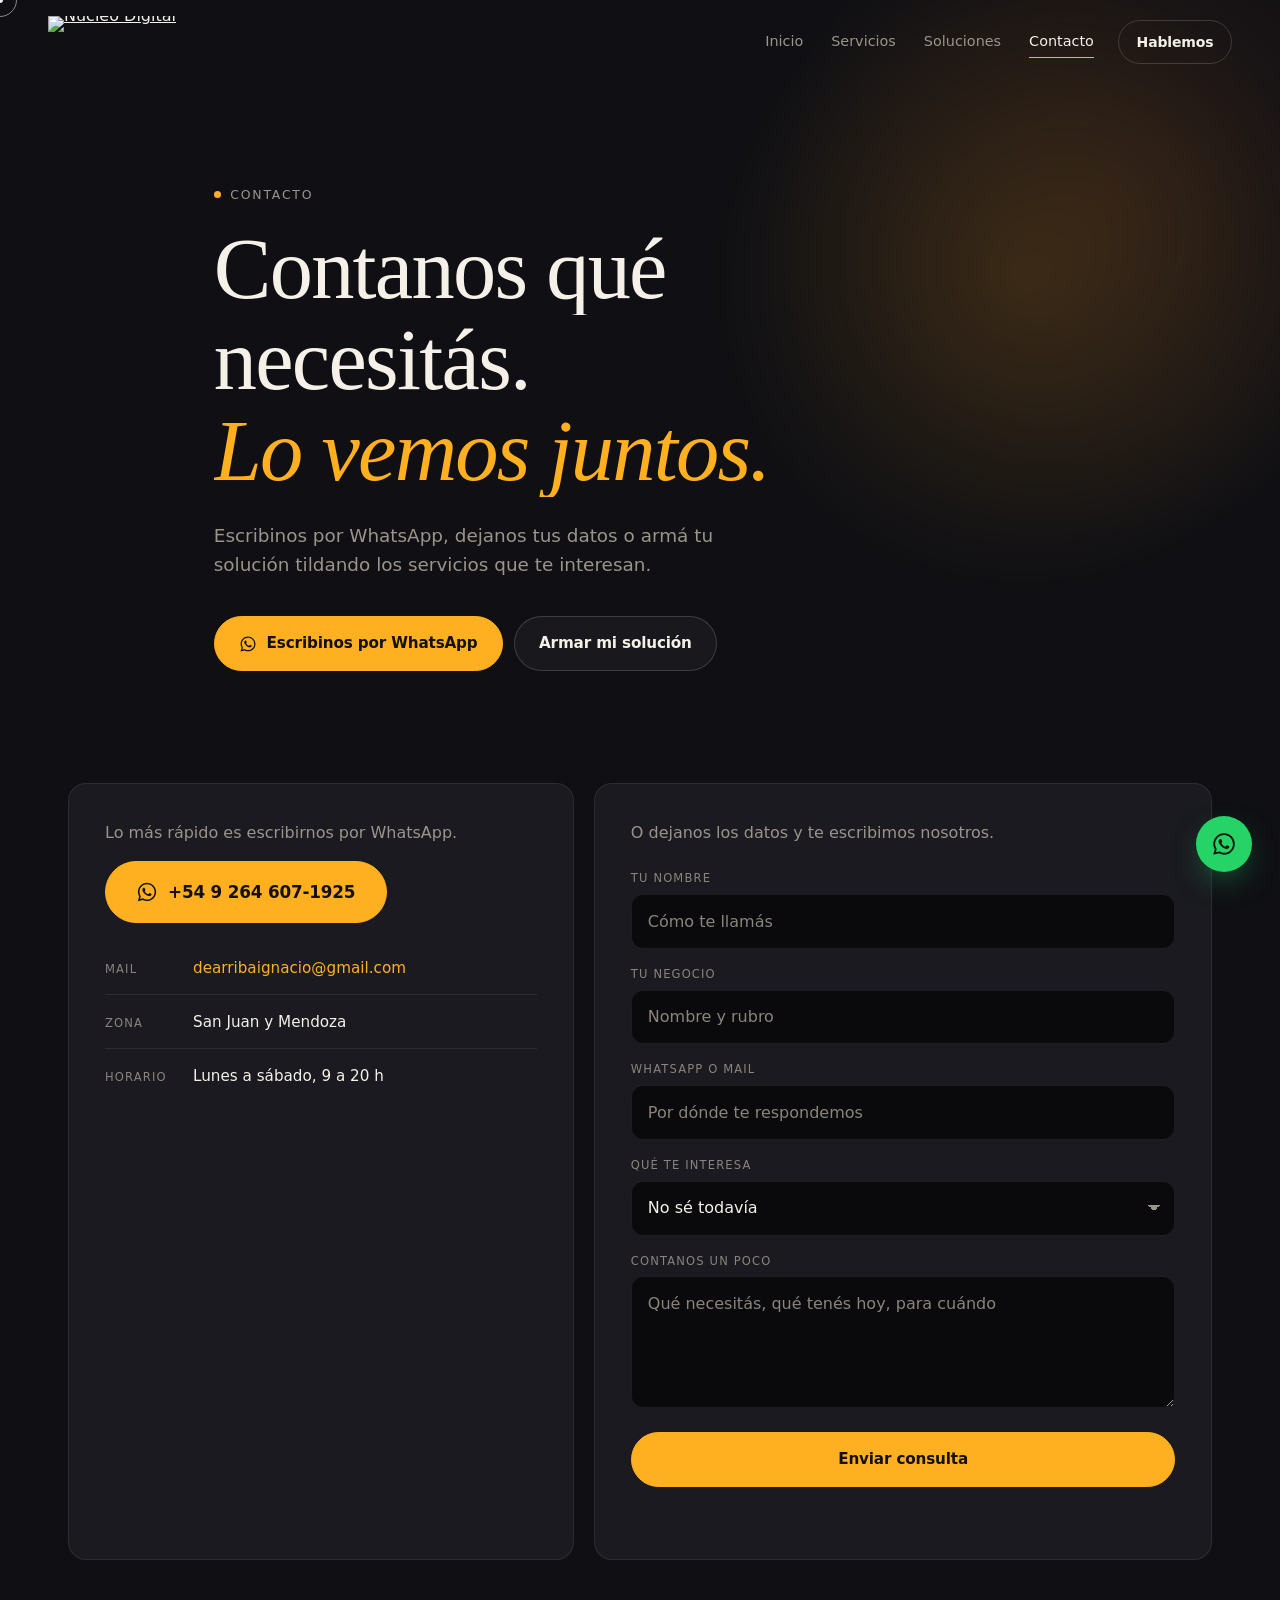
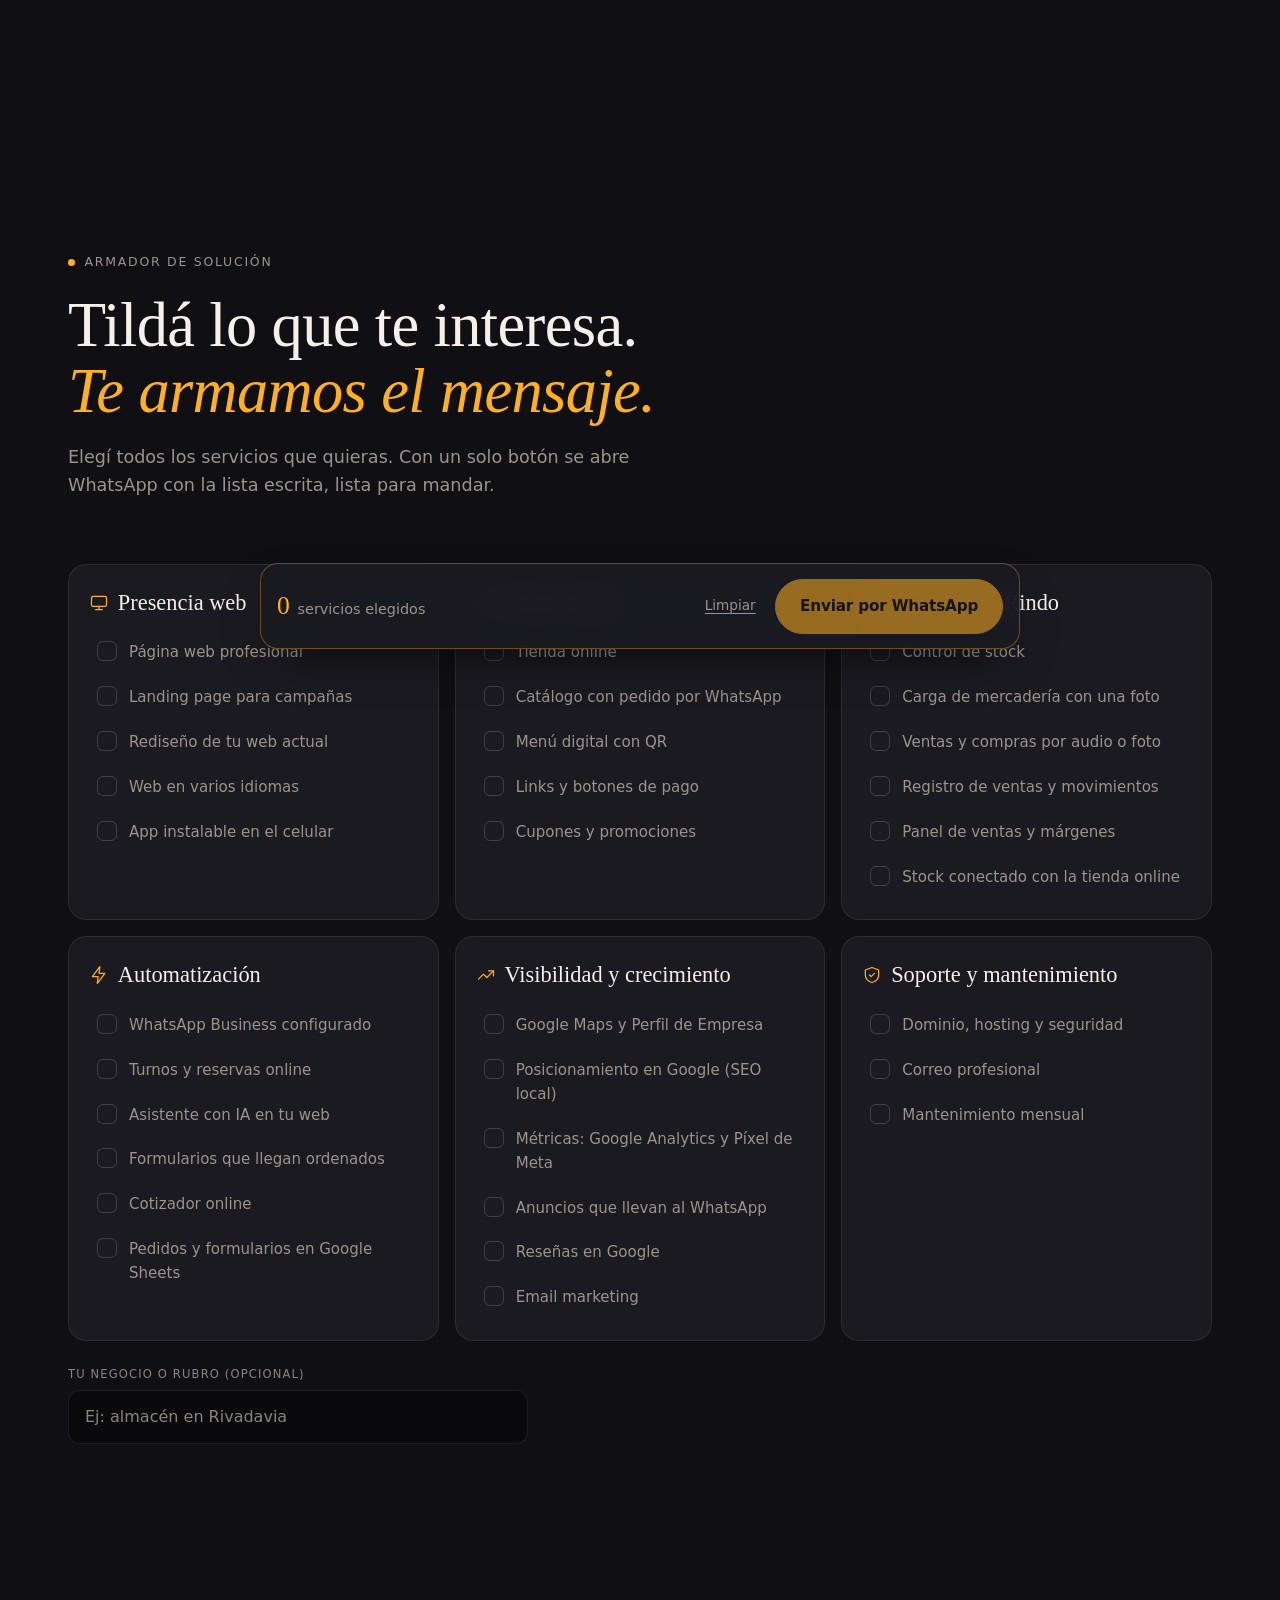
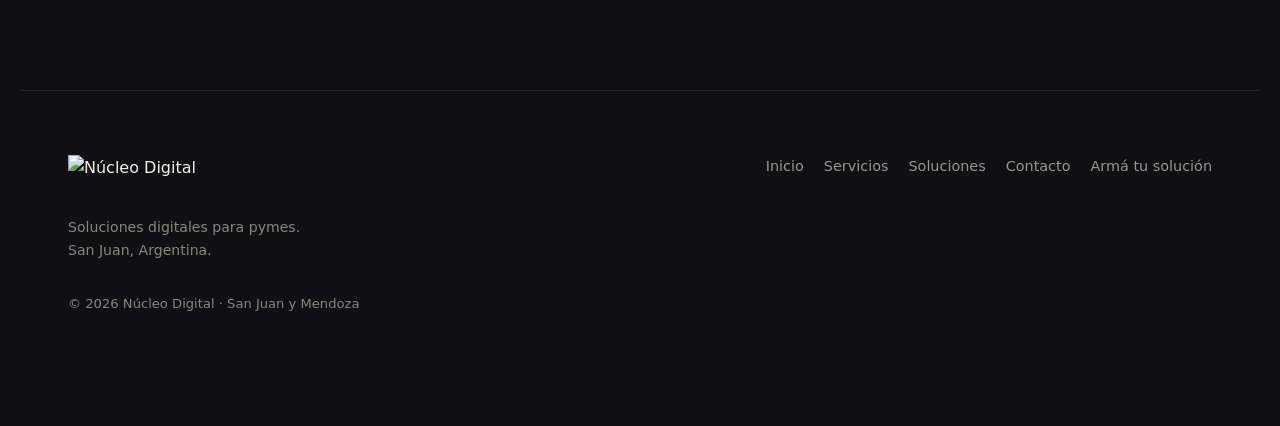
==== contacto.html @ 27f0ac83 "Convertir la web en vitrina de servicios y sacar el portfolio - Nueva estructura de 4 páginas: Inici" ====
<!DOCTYPE html>
<html lang="es-AR">
<head>
<meta charset="utf-8">
<meta name="viewport" content="width=device-width, initial-scale=1, viewport-fit=cover">
<title>Contacto: hablemos por WhatsApp | Núcleo Digital</title>
<meta name="description" content="Escribinos por WhatsApp, dejanos tus datos o armá tu solución tildando los servicios que te interesan. Núcleo Digital, San Juan, Argentina.">
<meta name="theme-color" content="#101014">
<link rel="canonical" href="https://nucleodigital.ar/contacto.html">

<!-- Open Graph: define como se ve el link cuando se manda por WhatsApp.
     La imagen debe ser absoluta y estar publicada para que WhatsApp la levante. -->
<meta property="og:type" content="website">
<meta property="og:locale" content="es_AR">
<meta property="og:site_name" content="Núcleo Digital">
<meta property="og:url" content="https://nucleodigital.ar/contacto.html">
<meta property="og:title" content="Contacto — Núcleo Digital">
<meta property="og:description" content="Escribinos por WhatsApp o armá tu solución tildando los servicios que te interesan.">
<meta property="og:image" content="https://nucleodigital.ar/assets/img/og.jpg">
<meta property="og:image:width" content="1200">
<meta property="og:image:height" content="630">
<meta property="og:image:type" content="image/jpeg">
<meta property="og:image:alt" content="Núcleo Digital — soluciones digitales para pymes">
<meta name="twitter:card" content="summary_large_image">
<meta name="twitter:title" content="Contacto — Núcleo Digital">
<meta name="twitter:description" content="Escribinos por WhatsApp o armá tu solución tildando los servicios que te interesan.">
<meta name="twitter:image" content="https://nucleodigital.ar/assets/img/og.jpg">

<link rel="icon" href="assets/img/favicon.svg" type="image/svg+xml">
<link rel="apple-touch-icon" href="assets/img/apple-touch-icon.png">

<!-- Las fuentes van precargadas: son bloqueantes para el primer texto que se ve. -->
<link rel="preload" href="assets/fonts/inter-variable.woff2" as="font" type="font/woff2" crossorigin>
<link rel="preload" href="assets/fonts/instrument-serif-400.woff2" as="font" type="font/woff2" crossorigin>
<link rel="stylesheet" href="styles.css">

<!-- Datos del negocio para Google (ficha local). -->
<script type="application/ld+json">
{
  "@context": "https://schema.org",
  "@type": "LocalBusiness",
  "@id": "https://nucleodigital.ar/#negocio",
  "name": "Núcleo Digital",
  "description": "Páginas web, tiendas online, control de stock y automatizaciones para pymes de San Juan y Mendoza.",
  "url": "https://nucleodigital.ar/",
  "logo": "https://nucleodigital.ar/assets/img/logo.webp",
  "image": "https://nucleodigital.ar/assets/img/og.jpg",
  "telephone": "+54 9 264 607-1925",
  "email": "dearribaignacio@gmail.com",
  "address": {
    "@type": "PostalAddress",
    "addressLocality": "San Juan",
    "addressRegion": "San Juan",
    "addressCountry": "AR"
  },
  "areaServed": [
    {
      "@type": "State",
      "name": "San Juan"
    },
    {
      "@type": "State",
      "name": "Mendoza"
    }
  ],
  "openingHoursSpecification": [
    {
      "@type": "OpeningHoursSpecification",
      "dayOfWeek": [
        "Monday",
        "Tuesday",
        "Wednesday",
        "Thursday",
        "Friday",
        "Saturday"
      ],
      "opens": "09:00",
      "closes": "20:00"
    }
  ],
  "knowsAbout": [
    "Diseño web",
    "Tiendas online",
    "Mercado Pago",
    "Control de stock",
    "Automatización",
    "SEO local",
    "Google Maps"
  ]
}
</script>

<!-- Marca que hay JS antes del primer pintado. Sin esto, los bloques que van
     a animarse aparecen visibles un instante y despues se esconden. Si el JS
     esta desactivado, la clase nunca se agrega y todo se ve igual, quieto. -->
<script>document.documentElement.classList.add('js');</script>
</head>

<body data-pagina="contacto">

<a class="saltar" href="#contenido">Saltar al contenido</a>

<!-- Cursor propio. Se activa solo en dispositivos con mouse real (ver main.js). -->
<div class="cursor" aria-hidden="true"><span class="cursor__punto"></span><span class="cursor__anillo"></span></div>

<!-- ======================= ENCABEZADO ======================= -->
<header class="cabecera" id="cabecera">
  <a class="cabecera__logo" href="index.html" aria-label="Núcleo Digital — ir al inicio">
    <img src="assets/img/logo.webp" alt="Núcleo Digital" width="200" height="60" fetchpriority="high">
  </a>

  <nav class="cabecera__nav" aria-label="Principal">
    <a href="index.html">Inicio</a>
    <a href="servicios.html">Servicios</a>
    <a href="soluciones.html">Soluciones</a>
    <a href="contacto.html" aria-current="page">Contacto</a>
  </nav>

  <a class="boton boton--chico iman" href="https://wa.me/5492646071925?text=Hola%20N%C3%BAcleo%20Digital%2C%20vi%20la%20web%20y%20quiero%20consultarles." data-wa="Hola Núcleo Digital, vi la web y quiero consultarles." target="_blank" rel="noopener" data-cursor="WhatsApp">Hablemos</a>

  <button class="cabecera__menu" type="button" aria-label="Abrir menú" aria-expanded="false" aria-controls="menu-movil">
    <span></span><span></span>
  </button>
</header>

<!-- Menú de celular -->
<div class="menu-movil" id="menu-movil" hidden>
  <nav aria-label="Principal">
    <a href="index.html"><span>01</span> Inicio</a>
    <a href="servicios.html"><span>02</span> Servicios</a>
    <a href="soluciones.html"><span>03</span> Soluciones</a>
    <a href="contacto.html" aria-current="page"><span>04</span> Contacto</a>
  </nav>
  <a class="boton boton--wa" href="https://wa.me/5492646071925?text=Hola%20N%C3%BAcleo%20Digital%2C%20vi%20la%20web%20y%20quiero%20consultarles." data-wa="Hola Núcleo Digital, vi la web y quiero consultarles." target="_blank" rel="noopener">Escribinos por WhatsApp</a>
</div>

<main id="contenido">

<section class="hero hero--pagina">
  <div class="hero__cuerpo">
    <p class="etiqueta revelar"><span class="etiqueta__punto"></span> Contacto</p>
    <h1 class="hero__titulo">
      <span class="linea">Contanos qué</span>
      <span class="linea">necesitás.</span>
      <span class="linea"><em>Lo vemos juntos.</em></span>
    </h1>
    <p class="hero__bajada revelar">Escribinos por WhatsApp, dejanos tus datos o armá tu solución tildando los servicios que te interesan.</p>
    <div class="hero__acciones revelar">
      <a class="boton boton--wa iman" href="https://wa.me/5492646071925?text=Hola%20N%C3%BAcleo%20Digital%2C%20vi%20la%20web%20y%20quiero%20consultarles." data-wa="Hola Núcleo Digital, vi la web y quiero consultarles." target="_blank" rel="noopener" data-cursor="WhatsApp">
        <svg viewBox="0 0 24 24" width="18" height="18" aria-hidden="true"><path fill="currentColor" d="M12.04 2c-5.46 0-9.9 4.44-9.9 9.9 0 1.75.46 3.45 1.32 4.95L2 22l5.3-1.39a9.86 9.86 0 0 0 4.74 1.21h.01c5.46 0 9.9-4.44 9.9-9.9 0-2.65-1.03-5.14-2.9-7.01A9.82 9.82 0 0 0 12.04 2Zm0 18.15h-.01a8.2 8.2 0 0 1-4.18-1.15l-.3-.18-3.1.81.83-3.02-.2-.31a8.16 8.16 0 0 1-1.26-4.4c0-4.54 3.7-8.23 8.23-8.23 2.2 0 4.26.86 5.82 2.41a8.18 8.18 0 0 1 2.41 5.83c0 4.54-3.7 8.24-8.24 8.24Zm4.52-6.16c-.25-.12-1.47-.72-1.69-.81-.23-.08-.39-.12-.56.13-.16.24-.64.8-.79.97-.14.16-.29.18-.54.06-.25-.12-1.05-.39-1.99-1.23-.74-.66-1.24-1.47-1.38-1.72-.15-.25-.02-.38.11-.5.11-.11.25-.29.37-.43.13-.15.17-.25.25-.41.08-.17.04-.31-.02-.43-.06-.12-.56-1.34-.76-1.84-.2-.48-.4-.42-.56-.43h-.48c-.16 0-.43.06-.65.31-.22.25-.85.83-.85 2.03s.87 2.35.99 2.51c.12.16 1.71 2.61 4.15 3.66.58.25 1.03.4 1.39.51.58.19 1.11.16 1.53.1.47-.07 1.47-.6 1.67-1.18.21-.58.21-1.07.15-1.18-.06-.1-.22-.16-.47-.28Z"/></svg>
        Escribinos por WhatsApp
      </a>
      <a class="boton boton--fantasma iman" href="#armador" data-cursor="Armar">Armar mi solución</a>
    </div>
  </div>
</section>

<!-- ======================= CONTACTO ======================= -->
<section class="seccion" id="contacto" aria-label="Datos de contacto y formulario">

  <div class="contacto">
    <div class="contacto__directo revelar-c">
      <p class="contacto__intro">Lo más rápido es escribirnos por WhatsApp.</p>

      <a class="boton boton--wa boton--grande iman" href="https://wa.me/5492646071925?text=Hola%20N%C3%BAcleo%20Digital%2C%20vi%20la%20web%20y%20quiero%20consultarles." data-wa="Hola Núcleo Digital, vi la web y quiero consultarles." target="_blank" rel="noopener" data-cursor="WhatsApp">
        <svg viewBox="0 0 24 24" width="22" height="22" aria-hidden="true"><path fill="currentColor" d="M12.04 2c-5.46 0-9.9 4.44-9.9 9.9 0 1.75.46 3.45 1.32 4.95L2 22l5.3-1.39a9.86 9.86 0 0 0 4.74 1.21h.01c5.46 0 9.9-4.44 9.9-9.9 0-2.65-1.03-5.14-2.9-7.01A9.82 9.82 0 0 0 12.04 2Zm0 18.15h-.01a8.2 8.2 0 0 1-4.18-1.15l-.3-.18-3.1.81.83-3.02-.2-.31a8.16 8.16 0 0 1-1.26-4.4c0-4.54 3.7-8.23 8.23-8.23 2.2 0 4.26.86 5.82 2.41a8.18 8.18 0 0 1 2.41 5.83c0 4.54-3.7 8.24-8.24 8.24Zm4.52-6.16c-.25-.12-1.47-.72-1.69-.81-.23-.08-.39-.12-.56.13-.16.24-.64.8-.79.97-.14.16-.29.18-.54.06-.25-.12-1.05-.39-1.99-1.23-.74-.66-1.24-1.47-1.38-1.72-.15-.25-.02-.38.11-.5.11-.11.25-.29.37-.43.13-.15.17-.25.25-.41.08-.17.04-.31-.02-.43-.06-.12-.56-1.34-.76-1.84-.2-.48-.4-.42-.56-.43h-.48c-.16 0-.43.06-.65.31-.22.25-.85.83-.85 2.03s.87 2.35.99 2.51c.12.16 1.71 2.61 4.15 3.66.58.25 1.03.4 1.39.51.58.19 1.11.16 1.53.1.47-.07 1.47-.6 1.67-1.18.21-.58.21-1.07.15-1.18-.06-.1-.22-.16-.47-.28Z"/></svg>
        +54 9 264 607-1925
      </a>

      <ul class="contacto__datos">
        <li><span>Mail</span> <a href="mailto:dearribaignacio@gmail.com">dearribaignacio@gmail.com</a></li>
        <li><span>Zona</span> San Juan y Mendoza</li>
        <li><span>Horario</span> Lunes a sábado, 9 a 20 h</li>
      </ul>
    </div>

    <!-- El formulario manda a Google Apps Script. Si todavia no esta configurado
         (ver ENDPOINT_FORMULARIO en main.js), cae elegante a WhatsApp con el
         mensaje ya armado, asi nunca se pierde una consulta. -->
    <form class="formulario revelar-c" id="formulario" novalidate>
      <p class="formulario__intro">O dejanos los datos y te escribimos nosotros.</p>

      <div class="campo">
        <label for="f-nombre">Tu nombre</label>
        <input id="f-nombre" name="nombre" type="text" autocomplete="name" required placeholder="Cómo te llamás">
      </div>

      <div class="campo">
        <label for="f-negocio">Tu negocio</label>
        <input id="f-negocio" name="negocio" type="text" autocomplete="organization" placeholder="Nombre y rubro">
      </div>

      <div class="campo">
        <label for="f-contacto">WhatsApp o mail</label>
        <input id="f-contacto" name="contacto" type="text" autocomplete="tel" required placeholder="Por dónde te respondemos">
      </div>

      <div class="campo">
        <label for="f-plan">Qué te interesa</label>
        <select id="f-plan" name="plan">
          <option value="No sé todavía">No sé todavía</option>
          <option value="Básica $100.000">Básica · $100.000</option>
          <option value="PyME $150.000">PyME · $150.000</option>
          <option value="Personalizada $200.000">Personalizada · $200.000</option>
          <option value="Otro servicio">Otro servicio (lo cuento abajo)</option>
        </select>
      </div>

      <div class="campo">
        <label for="f-mensaje">Contanos un poco</label>
        <textarea id="f-mensaje" name="mensaje" rows="4" placeholder="Qué necesitás, qué tenés hoy, para cuándo"></textarea>
      </div>

      <!-- Trampa para bots: si viene con texto, se descarta el envio. -->
      <div class="miel" aria-hidden="true">
        <label for="f-web">No completar</label>
        <input id="f-web" name="web" type="text" tabindex="-1" autocomplete="off">
      </div>

      <button class="boton boton--lleno boton--bloque iman" type="submit" data-cursor="Enviar">Enviar consulta</button>
      <p class="formulario__aviso" id="aviso" role="status" aria-live="polite"></p>
    </form>
  </div>
</section>

<!-- ======================= ARMADOR ======================= -->
<section class="seccion" id="armador">
  <div class="seccion__cabecera">
    <p class="etiqueta revelar"><span class="etiqueta__punto"></span> Armador de solución</p>
    <h2 class="titulo revelar-t">Tildá lo que te interesa. <em>Te armamos el mensaje.</em></h2>
    <p class="seccion__bajada revelar">
      Elegí todos los servicios que quieras. Con un solo botón se abre WhatsApp con
      la lista escrita, lista para mandar.
    </p>
  </div>

  <!-- Las opciones salen de servicios.json (ver catalogo.js). -->
  <div class="armador" data-armador><noscript><p class="catalogo-error">Para ver el armador necesitás tener JavaScript activado. También podés <a href="https://wa.me/5492646071925">escribirnos por WhatsApp</a> y te contamos todo.</p></noscript></div>
</section>
</main>

<!-- ======================= PIE ======================= -->
<footer class="pie">
  <div class="pie__marca">
    <img src="assets/img/logo.webp" alt="Núcleo Digital" width="180" height="54" loading="lazy">
    <p>Soluciones digitales para pymes.<br>San Juan, Argentina.</p>
  </div>
  <nav class="pie__nav" aria-label="Pie de página">
    <a href="index.html">Inicio</a>
    <a href="servicios.html">Servicios</a>
    <a href="soluciones.html">Soluciones</a>
    <a href="contacto.html">Contacto</a>
    <a href="contacto.html#armador">Armá tu solución</a>
  </nav>
  <p class="pie__legal">© <span id="anio">2026</span> Núcleo Digital · San Juan y Mendoza</p>
</footer>

<!-- WhatsApp flotante, fijo en todas las páginas -->
<a class="flotante" href="https://wa.me/5492646071925?text=Hola%20N%C3%BAcleo%20Digital%2C%20vi%20la%20web%20y%20quiero%20consultarles." data-wa="Hola Núcleo Digital, vi la web y quiero consultarles." target="_blank" rel="noopener" aria-label="Escribinos por WhatsApp" data-cursor="WhatsApp">
  <svg viewBox="0 0 24 24" width="26" height="26" aria-hidden="true"><path fill="currentColor" d="M12.04 2c-5.46 0-9.9 4.44-9.9 9.9 0 1.75.46 3.45 1.32 4.95L2 22l5.3-1.39a9.86 9.86 0 0 0 4.74 1.21h.01c5.46 0 9.9-4.44 9.9-9.9 0-2.65-1.03-5.14-2.9-7.01A9.82 9.82 0 0 0 12.04 2Zm0 18.15h-.01a8.2 8.2 0 0 1-4.18-1.15l-.3-.18-3.1.81.83-3.02-.2-.31a8.16 8.16 0 0 1-1.26-4.4c0-4.54 3.7-8.23 8.23-8.23 2.2 0 4.26.86 5.82 2.41a8.18 8.18 0 0 1 2.41 5.83c0 4.54-3.7 8.24-8.24 8.24Zm4.52-6.16c-.25-.12-1.47-.72-1.69-.81-.23-.08-.39-.12-.56.13-.16.24-.64.8-.79.97-.14.16-.29.18-.54.06-.25-.12-1.05-.39-1.99-1.23-.74-.66-1.24-1.47-1.38-1.72-.15-.25-.02-.38.11-.5.11-.11.25-.29.37-.43.13-.15.17-.25.25-.41.08-.17.04-.31-.02-.43-.06-.12-.56-1.34-.76-1.84-.2-.48-.4-.42-.56-.43h-.48c-.16 0-.43.06-.65.31-.22.25-.85.83-.85 2.03s.87 2.35.99 2.51c.12.16 1.71 2.61 4.15 3.66.58.25 1.03.4 1.39.51.58.19 1.11.16 1.53.1.47-.07 1.47-.6 1.67-1.18.21-.58.21-1.07.15-1.18-.06-.1-.22-.16-.47-.28Z"/></svg>
  <span class="flotante__globo">Escribinos</span>
</a>

<script src="lib/lenis.min.js"></script>
<script src="lib/gsap.min.js"></script>
<script src="lib/ScrollTrigger.min.js"></script>
<script src="main.js"></script>
<script src="catalogo.js"></script>
</body>
</html>
---- styles.css ----
/* =========================================================================
   NÚCLEO DIGITAL — hoja de estilos
   Paleta: grafito cálido + ámbar. Tipografías: Instrument Serif + Inter.
   Escrito mobile-first: lo que ve el celular es lo que carga primero.
   ========================================================================= */

/* ---------------------------------------------------------------- fuentes */
@font-face {
  font-family: 'Instrument Serif';
  src: url('assets/fonts/instrument-serif-400.woff2') format('woff2');
  font-weight: 400;
  font-style: normal;
  font-display: swap;
}
@font-face {
  font-family: 'Instrument Serif';
  src: url('assets/fonts/instrument-serif-400-italic.woff2') format('woff2');
  font-weight: 400;
  font-style: italic;
  font-display: swap;
}
/* Inter es variable: un solo archivo cubre de 100 a 900. */
@font-face {
  font-family: 'Inter';
  src: url('assets/fonts/inter-variable.woff2') format('woff2');
  font-weight: 100 900;
  font-style: normal;
  font-display: swap;
}

/* ----------------------------------------------------------------- tokens */
:root {
  --fondo: #101014;
  --fondo-hondo: #0a0a0d;
  --superficie: #1a1a20;
  --superficie-alta: #22222a;
  --texto: #f5f0e8;
  --suave: #9a948a;
  --tenue: #8a847b; /* aclarado para que los textos chicos pasen contraste AA */
  --ambar: #ffb020;
  --naranja: #ff7a2f;
  --borde: rgb(255 255 255 / 8%);
  --borde-fuerte: rgb(255 255 255 / 16%);

  --serif: 'Instrument Serif', 'Times New Roman', serif;
  --sans: 'Inter', system-ui, -apple-system, 'Segoe UI', sans-serif;

  --ancho: 1240px;
  --margen: clamp(1.25rem, 5vw, 3rem);
  --radio: 18px;
  --radio-chico: 12px;

  --suavizado: cubic-bezier(0.22, 1, 0.36, 1);
  --cabecera-alto: 72px;
}

/* ------------------------------------------------------------------- base */
*,
*::before,
*::after { box-sizing: border-box; }

html {
  -webkit-text-size-adjust: 100%;
  scroll-behavior: smooth;
}
/* Con Lenis activo el scroll lo maneja JS: el nativo molesta. */
html.lenis { scroll-behavior: auto; }
html.lenis body { height: auto; }
.lenis.lenis-smooth { scroll-behavior: auto !important; }

body {
  margin: 0;
  background: var(--fondo);
  color: var(--texto);
  font-family: var(--sans);
  font-size: 1rem;
  line-height: 1.6;
  -webkit-font-smoothing: antialiased;
  overflow-x: hidden;
}
body.sin-scroll { overflow: hidden; }

img { max-width: 100%; height: auto; display: block; }

a { color: inherit; }

h1, h2, h3, h4 {
  font-family: var(--serif);
  font-weight: 400;
  line-height: 1.05;
  letter-spacing: -0.01em;
  margin: 0;
}
h1 em, h2 em, h3 em { font-style: italic; color: var(--ambar); }

p { margin: 0 0 1rem; }

::selection { background: var(--ambar); color: #14100a; }

:focus-visible {
  outline: 2px solid var(--ambar);
  outline-offset: 3px;
  border-radius: 4px;
}

.saltar {
  position: absolute;
  left: -9999px;
  top: 0;
  z-index: 200;
  background: var(--ambar);
  color: #14100a;
  padding: 0.75rem 1.25rem;
  font-weight: 600;
  border-radius: 0 0 var(--radio-chico) 0;
}
.saltar:focus { left: 0; }

/* ---------------------------------------------------------------- botones */
.boton {
  --relleno: 0.9rem 1.5rem;
  display: inline-flex;
  align-items: center;
  justify-content: center;
  gap: 0.6rem;
  padding: var(--relleno);
  border: 1px solid var(--borde-fuerte);
  border-radius: 999px;
  background: transparent;
  color: var(--texto);
  font: inherit;
  font-weight: 600;
  font-size: 0.95rem;
  letter-spacing: -0.01em;
  text-decoration: none;
  cursor: pointer;
  transition: background 0.35s var(--suavizado), border-color 0.35s var(--suavizado),
              color 0.35s var(--suavizado), transform 0.2s var(--suavizado);
  will-change: transform;
}
.boton:hover { border-color: var(--texto); }
.boton:active { transform: scale(0.97); }

.boton--lleno,
.boton--wa {
  background: var(--ambar);
  border-color: var(--ambar);
  color: #14100a;
}
.boton--lleno:hover,
.boton--wa:hover {
  background: var(--naranja);
  border-color: var(--naranja);
  color: #140b04;
}

.boton--fantasma { background: rgb(255 255 255 / 4%); }
.boton--fantasma:hover { background: rgb(255 255 255 / 9%); }

.boton--chico { --relleno: 0.6rem 1.1rem; font-size: 0.875rem; }
.boton--grande { --relleno: 1.05rem 1.9rem; font-size: 1.05rem; }
.boton--bloque { display: flex; width: 100%; }

/* ------------------------------------------------------------- etiquetas */
.etiqueta {
  display: inline-flex;
  align-items: center;
  gap: 0.6rem;
  margin: 0 0 1.25rem;
  color: var(--suave);
  font-size: 0.78rem;
  font-weight: 500;
  letter-spacing: 0.14em;
  text-transform: uppercase;
}
.etiqueta__num { color: var(--ambar); font-variant-numeric: tabular-nums; }
.etiqueta__punto {
  width: 7px;
  height: 7px;
  border-radius: 50%;
  background: var(--ambar);
  box-shadow: 0 0 0 0 rgb(255 176 32 / 60%);
  animation: latido 2.4s infinite;
}
@keyframes latido {
  70% { box-shadow: 0 0 0 9px rgb(255 176 32 / 0%); }
  100% { box-shadow: 0 0 0 0 rgb(255 176 32 / 0%); }
}

/* -------------------------------------------------------------- cabecera */
.cabecera {
  position: fixed;
  inset: 0 0 auto;
  z-index: 90;
  display: flex;
  align-items: center;
  gap: 1.5rem;
  height: var(--cabecera-alto);
  padding: 0 var(--margen);
  transition: background 0.4s var(--suavizado), border-color 0.4s var(--suavizado);
  border-bottom: 1px solid transparent;
}
.cabecera.solida {
  background: rgb(16 16 20 / 82%);
  backdrop-filter: blur(14px);
  -webkit-backdrop-filter: blur(14px);
  border-bottom-color: var(--borde);
}
.cabecera__logo { margin-right: auto; line-height: 0; }
.cabecera__logo img { width: 148px; height: auto; }

.cabecera__nav { display: none; gap: 1.75rem; }
.cabecera__nav a {
  position: relative;
  color: var(--suave);
  font-size: 0.9rem;
  font-weight: 500;
  text-decoration: none;
  transition: color 0.3s var(--suavizado);
}
.cabecera__nav a::after {
  content: '';
  position: absolute;
  left: 0;
  bottom: -5px;
  width: 100%;
  height: 1px;
  background: var(--ambar);
  transform: scaleX(0);
  transform-origin: right;
  transition: transform 0.4s var(--suavizado);
}
.cabecera__nav a:hover { color: var(--texto); }
.cabecera__nav a:hover::after { transform: scaleX(1); transform-origin: left; }
.cabecera__nav a.activa { color: var(--texto); }
.cabecera__nav a.activa::after { transform: scaleX(1); }

.cabecera > .boton { display: none; }

.cabecera__menu {
  display: grid;
  place-content: center;
  gap: 6px;
  width: 44px;
  height: 44px;
  margin-right: -8px;
  padding: 0;
  border: 0;
  background: transparent;
  cursor: pointer;
}
.cabecera__menu span {
  display: block;
  width: 24px;
  height: 1.5px;
  background: var(--texto);
  transition: transform 0.35s var(--suavizado), opacity 0.25s;
}
.cabecera__menu[aria-expanded='true'] span:first-child { transform: translateY(3.75px) rotate(45deg); }
.cabecera__menu[aria-expanded='true'] span:last-child { transform: translateY(-3.75px) rotate(-45deg); }

/* --------------------------------------------------------- menú de celular */
.menu-movil {
  position: fixed;
  inset: 0;
  z-index: 85;
  display: flex;
  flex-direction: column;
  justify-content: center;
  gap: 2.5rem;
  padding: var(--cabecera-alto) var(--margen) 3rem;
  background: var(--fondo-hondo);
}
.menu-movil[hidden] { display: none; }
.menu-movil nav { display: flex; flex-direction: column; gap: 0.5rem; }
.menu-movil nav a {
  display: flex;
  align-items: baseline;
  gap: 1rem;
  padding: 0.75rem 0;
  border-bottom: 1px solid var(--borde);
  font-family: var(--serif);
  font-size: clamp(2rem, 11vw, 3rem);
  text-decoration: none;
}
.menu-movil nav a span {
  font-family: var(--sans);
  font-size: 0.7rem;
  font-weight: 600;
  letter-spacing: 0.12em;
  color: var(--ambar);
}

/* ------------------------------------------------------------------ hero */
.hero {
  position: relative;
  display: flex;
  flex-direction: column;
  justify-content: center;
  min-height: 100svh;
  padding: calc(var(--cabecera-alto) + 3rem) var(--margen) 4rem;
  overflow: hidden;
}

/* Fondo del hero para celular: un degradado que insinúa el núcleo sin costo. */
.hero::before {
  content: '';
  position: absolute;
  top: 42%;
  left: 50%;
  width: min(120vw, 780px);
  aspect-ratio: 1;
  transform: translate(-50%, -50%);
  background:
    radial-gradient(circle at 50% 50%, rgb(255 176 32 / 13%) 0%, transparent 62%),
    radial-gradient(circle at 62% 38%, rgb(255 122 47 / 9%) 0%, transparent 55%);
  filter: blur(12px);
  pointer-events: none;
}

.hero__escena {
  position: absolute;
  inset: 0;
  z-index: 0;
  pointer-events: none;
}
.hero__escena canvas { width: 100% !important; height: 100% !important; display: block; }

/* Vela el borde inferior de la escena para que funda con la sección siguiente. */
.hero__velo {
  position: absolute;
  inset: auto 0 0;
  height: 32%;
  z-index: 1;
  background: linear-gradient(to bottom, transparent, var(--fondo) 88%);
  pointer-events: none;
}

.hero__cuerpo {
  position: relative;
  z-index: 2;
  width: 100%;
  max-width: var(--ancho);
  margin: 0 auto;
}

.hero__titulo {
  margin: 0 0 1.5rem;
  font-size: clamp(2.75rem, 12vw, 6.5rem);
  letter-spacing: -0.02em;
}
.hero__titulo .linea { display: block; overflow: hidden; }

.hero__bajada {
  max-width: 46ch;
  margin-bottom: 2.25rem;
  color: var(--suave);
  font-size: clamp(1rem, 3.6vw, 1.15rem);
}

.hero__acciones {
  display: flex;
  flex-wrap: wrap;
  gap: 0.75rem;
  margin-bottom: 3.5rem;
}

.hero__bajar {
  position: absolute;
  left: 50%;
  bottom: 1.75rem;
  z-index: 2;
  width: 1px;
  height: 46px;
  overflow: hidden;
  background: var(--borde-fuerte);
  transform: translateX(-50%);
}
.hero__bajar span {
  display: block;
  width: 100%;
  height: 40%;
  background: var(--ambar);
  animation: bajar 2.2s var(--suavizado) infinite;
}
@keyframes bajar {
  0% { transform: translateY(-100%); }
  100% { transform: translateY(250%); }
}

/* ------------------------------------------------------------- secciones */
.seccion {
  max-width: var(--ancho);
  margin: 0 auto;
  padding: clamp(4.5rem, 14vw, 9rem) var(--margen);
}
.seccion__cabecera { max-width: 62ch; margin-bottom: clamp(2.5rem, 7vw, 4rem); }
.seccion__bajada { color: var(--suave); font-size: clamp(1rem, 3.4vw, 1.1rem); }

.titulo {
  margin: 0 0 1.25rem;
  font-size: clamp(2.1rem, 8vw, 3.9rem);
}

/* ------------------------------------------------------ bento / servicios */
.bento {
  display: grid;
  grid-template-columns: 1fr;
  gap: 1rem;
}
.bento__celda {
  position: relative;
  padding: clamp(1.5rem, 5vw, 2.25rem);
  border: 1px solid var(--borde);
  border-radius: var(--radio);
  background: var(--superficie);
}

/* --- planes --- */
.plan { display: flex; flex-direction: column; }
.plan__nombre { font-size: clamp(1.9rem, 7vw, 2.4rem); }
.plan__para {
  margin: 0.4rem 0 0;
  color: var(--suave);
  font-size: 0.92rem;
  max-width: 34ch;
}
.plan__precio {
  display: flex;
  align-items: baseline;
  gap: 0.35rem;
  margin: 1.5rem 0;
  padding-bottom: 1.5rem;
  border-bottom: 1px solid var(--borde);
  font-family: var(--serif);
  font-size: clamp(2.4rem, 9vw, 3.1rem);
  line-height: 1;
  font-variant-numeric: tabular-nums;
}
.plan__moneda { color: var(--suave); font-size: 0.55em; }
.plan__unico {
  margin-left: auto;
  color: var(--tenue);
  font-family: var(--sans);
  font-size: 0.72rem;
  font-weight: 500;
  letter-spacing: 0.08em;
  text-transform: uppercase;
}
.plan__lista {
  flex: 1;
  margin: 0 0 2rem;
  padding: 0;
  list-style: none;
  display: grid;
  gap: 0.7rem;
}
.plan__lista li {
  position: relative;
  padding-left: 1.6rem;
  color: var(--suave);
  font-size: 0.94rem;
  line-height: 1.5;
}
.plan__lista li::before {
  content: '';
  position: absolute;
  left: 0;
  top: 0.55em;
  width: 8px;
  height: 8px;
  border: 1px solid var(--ambar);
  border-radius: 2px;
  transform: rotate(45deg);
}
.plan__cta {
  display: flex;
  align-items: center;
  justify-content: center;
  padding: 0.85rem 1.25rem;
  border: 1px solid var(--borde-fuerte);
  border-radius: 999px;
  font-size: 0.92rem;
  font-weight: 600;
  text-decoration: none;
  transition: background 0.35s var(--suavizado), border-color 0.35s var(--suavizado), color 0.35s;
  will-change: transform;
}
.plan__cta:hover { background: rgb(255 255 255 / 7%); border-color: var(--texto); }
.plan__cta--lleno { background: var(--ambar); border-color: var(--ambar); color: #14100a; }
.plan__cta--lleno:hover { background: var(--naranja); border-color: var(--naranja); color: #140b04; }

/* --- plan destacado: el único bloque cálido de toda la grilla --- */
.plan--destacado {
  border-color: rgb(255 176 32 / 38%);
  background:
    radial-gradient(120% 90% at 50% 0%, rgb(255 176 32 / 11%) 0%, transparent 62%),
    var(--superficie-alta);
  box-shadow: 0 0 0 1px rgb(255 176 32 / 8%), 0 24px 60px -30px rgb(255 122 47 / 35%);
}
.plan--destacado .plan__lista li { color: #d8d2c8; }
.plan__cinta {
  position: absolute;
  top: -1px;
  right: clamp(1.25rem, 5vw, 2.25rem);
  padding: 0.4rem 0.9rem;
  border-radius: 0 0 var(--radio-chico) var(--radio-chico);
  background: var(--ambar);
  color: #14100a;
  font-size: 0.68rem;
  font-weight: 700;
  letter-spacing: 0.1em;
  text-transform: uppercase;
}

/* --- celdas de apoyo --- */
.incluido__titulo { font-size: clamp(1.4rem, 5.5vw, 1.8rem); margin-bottom: 1.5rem; }
.incluido__lista {
  display: grid;
  gap: 0.9rem 2rem;
  margin: 0;
  padding: 0;
  list-style: none;
  color: var(--suave);
  font-size: 0.92rem;
}
.incluido__lista li { display: flex; flex-direction: column; }
.incluido__lista span { color: var(--texto); font-weight: 600; }

.nota__titulo {
  margin-bottom: 0.75rem;
  font-family: var(--serif);
  font-size: 1.35rem;
  color: var(--texto);
}
.nota { color: var(--suave); font-size: 0.92rem; }
.nota strong { color: var(--ambar); font-weight: 600; }
.nota p:last-child { margin-bottom: 0; }

/* -------------------------------------------------------------- contacto */
.contacto { display: grid; gap: 1rem; }

.contacto__directo,
.formulario {
  padding: clamp(1.5rem, 5vw, 2.25rem);
  border: 1px solid var(--borde);
  border-radius: var(--radio);
  background: var(--superficie);
}
.contacto__intro { color: var(--suave); }

.contacto__datos {
  margin: 2rem 0 0;
  padding: 0;
  list-style: none;
  display: grid;
  gap: 0.9rem;
}
.contacto__datos li {
  display: flex;
  gap: 1rem;
  align-items: baseline;
  padding-bottom: 0.9rem;
  border-bottom: 1px solid var(--borde);
  font-size: 0.95rem;
  overflow-wrap: anywhere;
}
.contacto__datos li:last-child { border-bottom: 0; }
.contacto__datos span {
  flex: 0 0 4.5rem;
  color: var(--tenue);
  font-size: 0.72rem;
  font-weight: 500;
  letter-spacing: 0.1em;
  text-transform: uppercase;
}
.contacto__datos a { color: var(--ambar); text-decoration: none; }
.contacto__datos a:hover { text-decoration: underline; }

/* ------------------------------------------------------------ formulario */
.formulario__intro { margin-bottom: 1.5rem; color: var(--suave); }
.campo { margin-bottom: 1rem; }
.campo label {
  display: block;
  margin-bottom: 0.4rem;
  color: var(--tenue);
  font-size: 0.72rem;
  font-weight: 500;
  letter-spacing: 0.1em;
  text-transform: uppercase;
}
.campo input,
.campo select,
.campo textarea {
  width: 100%;
  padding: 0.85rem 1rem;
  border: 1px solid var(--borde);
  border-radius: var(--radio-chico);
  background: var(--fondo-hondo);
  color: var(--texto);
  font: inherit;
  font-size: 1rem; /* 16px: evita que iOS haga zoom al enfocar */
  transition: border-color 0.3s var(--suavizado), background 0.3s;
}
.campo textarea { resize: vertical; min-height: 110px; }
.campo input::placeholder,
.campo textarea::placeholder { color: var(--tenue); }
.campo input:focus,
.campo select:focus,
.campo textarea:focus {
  outline: none;
  border-color: var(--ambar);
  background: #0d0d10;
}
.campo input[aria-invalid='true'] { border-color: #e5484d; }

.campo select {
  appearance: none;
  background-image: linear-gradient(45deg, transparent 50%, var(--suave) 50%),
                    linear-gradient(135deg, var(--suave) 50%, transparent 50%);
  background-position: calc(100% - 20px) center, calc(100% - 14px) center;
  background-size: 6px 6px, 6px 6px;
  background-repeat: no-repeat;
}
.campo select option { background: var(--fondo-hondo); }

/* Trampa antispam: fuera de pantalla pero no display:none, para que el bot la vea. */
.miel {
  position: absolute;
  left: -9999px;
  width: 1px;
  height: 1px;
  overflow: hidden;
}

.formulario__aviso {
  margin: 1rem 0 0;
  min-height: 1.4em;
  font-size: 0.9rem;
}
.formulario__aviso.ok { color: var(--ambar); }
.formulario__aviso.mal { color: #ff8a8a; }

/* -------------------------------------------------------------------- pie */
.pie {
  display: grid;
  gap: 2rem;
  max-width: var(--ancho);
  margin: 0 auto;
  padding: clamp(3rem, 8vw, 4rem) var(--margen) 7rem;
  border-top: 1px solid var(--borde);
}
.pie__marca img { width: 150px; margin-bottom: 1rem; }
.pie__marca p { margin: 0; color: var(--tenue); font-size: 0.88rem; }
.pie__nav { display: flex; flex-wrap: wrap; gap: 1.25rem; }
.pie__nav a { color: var(--suave); font-size: 0.9rem; text-decoration: none; }
.pie__nav a:hover { color: var(--ambar); }
.pie__legal { margin: 0; color: var(--tenue); font-size: 0.82rem; }

/* --------------------------------------------------- WhatsApp flotante */
.flotante {
  position: fixed;
  right: clamp(1rem, 4vw, 1.75rem);
  bottom: clamp(1rem, 4vw, 1.75rem);
  z-index: 80;
  display: flex;
  align-items: center;
  gap: 0.6rem;
  width: 56px;
  height: 56px;
  padding: 0 15px;
  border-radius: 999px;
  background: #25d366;
  color: #08130a;
  box-shadow: 0 12px 32px -10px rgb(37 211 102 / 55%);
  text-decoration: none;
  overflow: hidden;
  white-space: nowrap;
  transition: width 0.45s var(--suavizado), background 0.3s;
  will-change: transform;
}
.flotante svg { flex: 0 0 26px; }
.flotante__globo { font-weight: 600; font-size: 0.95rem; opacity: 0; transition: opacity 0.3s; }
.flotante:hover { width: 170px; background: #2ee673; }
.flotante:hover .flotante__globo { opacity: 1; }

/* ------------------------------------------------------------ cursor */
.cursor { display: none; }

@media (hover: hover) and (pointer: fine) {
  .cursor {
    position: fixed;
    top: 0;
    left: 0;
    z-index: 999;
    display: block;
    pointer-events: none;
    mix-blend-mode: difference;
  }
  .cursor__punto,
  .cursor__anillo {
    position: absolute;
    top: 0;
    left: 0;
    border-radius: 50%;
    transform: translate(-50%, -50%);
  }
  .cursor__punto { width: 6px; height: 6px; background: #fff; }
  .cursor__anillo {
    width: 34px;
    height: 34px;
    border: 1px solid rgb(255 255 255 / 55%);
    transition: width 0.3s var(--suavizado), height 0.3s var(--suavizado),
                background 0.3s, border-color 0.3s;
  }
  .cursor.activo .cursor__anillo {
    width: 62px;
    height: 62px;
    background: rgb(255 255 255 / 12%);
    border-color: transparent;
  }
  .cursor.activo .cursor__punto { opacity: 0; }
  .cursor__anillo::after {
    content: attr(data-texto);
    position: absolute;
    inset: 0;
    display: grid;
    place-content: center;
    font-family: var(--sans);
    font-size: 0.68rem;
    font-weight: 600;
    letter-spacing: 0.04em;
    color: #fff;
    opacity: 0;
    transition: opacity 0.25s;
  }
  .cursor.activo .cursor__anillo::after { opacity: 1; }

  /* Con cursor propio, escondemos el del sistema en los elementos interactivos. */
  body.cursor-propio,
  body.cursor-propio a,
  body.cursor-propio button,
  body.cursor-propio [data-cursor] { cursor: none; }
}

/* ------------------------------------------------- estados de animación */
/* Punto de partida de los reveals. La clase .listo la pone JS cuando GSAP
   tomó el control; si JS falla, nada queda invisible. */
.js .revelar,
.js .revelar-c { opacity: 0; }
.js .revelar-t .palabra { opacity: 0; }
.js .hero__titulo .linea span { display: block; }

/* ============================ PUNTOS DE QUIEBRE ========================= */

@media (min-width: 640px) {
  .incluido__lista { grid-template-columns: repeat(2, 1fr); }
  .pie { grid-template-columns: 1fr auto; align-items: start; }
  .pie__legal { grid-column: 1 / -1; }
}

@media (min-width: 900px) {
  :root { --cabecera-alto: 84px; }

  .cabecera__nav { display: flex; }
  .cabecera > .boton { display: inline-flex; }
  .cabecera__menu { display: none; }
  .cabecera__logo img { width: 168px; }

  .hero__cuerpo { max-width: 62%; }
  .hero::before { left: 74%; top: 46%; width: min(60vw, 720px); }

  .bento {
    grid-template-columns: repeat(2, 1fr);
    grid-auto-rows: auto;
  }
  /* La celda del plan PyME ocupa toda la fila: es la que tiene que pesar. */
  .bento__celda--ancha { grid-column: 1 / -1; }
  .plan--destacado { display: grid; grid-template-columns: 1fr 1fr; gap: 0 3rem; align-items: start; }
  .plan--destacado .plan__cabecera { grid-column: 1; }
  .plan--destacado .plan__precio { grid-column: 1; margin-top: 1rem; }
  .plan--destacado .plan__lista { grid-column: 2; grid-row: 1 / 4; margin-bottom: 0; }
  .plan__lista--dos { grid-template-columns: repeat(2, 1fr); gap: 0.7rem 1.5rem; }
  .plan--destacado .plan__cta { grid-column: 1; }

  .contacto { grid-template-columns: 0.9fr 1.1fr; gap: 1.25rem; }
  .incluido__lista { grid-template-columns: repeat(3, 1fr); }
}

@media (min-width: 1200px) {
  .hero__titulo { font-size: clamp(4rem, 7vw, 6.5rem); }
}

/* --------------------------------------------- accesibilidad: menos movimiento */
@media (prefers-reduced-motion: reduce) {
  *,
  *::before,
  *::after {
    animation-duration: 0.01ms !important;
    animation-iteration-count: 1 !important;
    transition-duration: 0.01ms !important;
    scroll-behavior: auto !important;
  }
  .js .revelar,
  .js .revelar-c,
  .js .revelar-t .palabra { opacity: 1 !important; transform: none !important; }
  .cursor { display: none !important; }
  .hero__bajar { display: none; }
}

/* =========================================================================
   VITRINA DE SERVICIOS — páginas Servicios, Soluciones y Contacto
   Mismos tokens, bordes y radios que el resto: nada de colores nuevos.
   ========================================================================= */

.visualmente-oculto {
  position: absolute !important;
  width: 1px;
  height: 1px;
  overflow: hidden;
  clip-path: inset(50%);
  white-space: nowrap;
}

/* La página actual queda marcada en el menú. */
.cabecera__nav a[aria-current='page'] { color: var(--texto); }
.cabecera__nav a[aria-current='page']::after { transform: scaleX(1); }
.menu-movil nav a[aria-current='page'] { color: var(--ambar); }

/* Aviso visible para los datos que faltan completar antes de publicar. */
.completar { color: var(--naranja); font-weight: 600; }

/* ------------------------------------------------ hero de páginas internas */
.hero--pagina {
  min-height: auto;
  padding-top: calc(var(--cabecera-alto) + clamp(3rem, 10vw, 6rem));
  padding-bottom: clamp(1rem, 4vw, 2rem);
}
.hero--pagina::before { top: 34%; }
.hero--pagina .hero__titulo { font-size: clamp(2.6rem, 10.5vw, 5.4rem); }
.hero--pagina .hero__acciones { margin-bottom: 0; }
.hero--pagina + .seccion { padding-top: clamp(3rem, 9vw, 5rem); }

/* ------------------------------------------------------ áreas (Inicio) */
.areas {
  display: grid;
  grid-template-columns: 1fr;
  gap: 1rem;
}
.area {
  position: relative;
  display: flex;
  flex-direction: column;
  padding: clamp(1.5rem, 5vw, 2rem);
  border: 1px solid var(--borde);
  border-radius: var(--radio);
  background: var(--superficie);
  text-decoration: none;
  transition: border-color 0.4s var(--suavizado), background 0.4s var(--suavizado);
}
.area:hover {
  border-color: rgb(255 176 32 / 38%);
  background: var(--superficie-alta);
}
.area__icono,
.servicio__icono {
  display: grid;
  place-items: center;
  width: 48px;
  height: 48px;
  margin-bottom: 1.25rem;
  border: 1px solid rgb(255 176 32 / 25%);
  border-radius: 14px;
  background: rgb(255 176 32 / 8%);
  color: var(--ambar);
}
.area__sello {
  position: absolute;
  top: clamp(1.5rem, 5vw, 2rem);
  right: clamp(1.5rem, 5vw, 2rem);
  padding: 0.3rem 0.7rem;
  border: 1px solid rgb(255 176 32 / 40%);
  border-radius: 999px;
  color: var(--ambar);
  font-family: var(--sans);
  font-size: 0.66rem;
  font-weight: 600;
  letter-spacing: 0.1em;
  text-transform: uppercase;
  vertical-align: middle;
}
.area__nombre { margin-bottom: 0.6rem; font-size: clamp(1.6rem, 6vw, 1.9rem); }
.area__bajada { flex: 1; color: var(--suave); font-size: 0.94rem; }
.area__ir { color: var(--ambar); font-size: 0.85rem; font-weight: 600; }
.area__ir span { display: inline-block; transition: transform 0.4s var(--suavizado); }
.area:hover .area__ir span { transform: translateX(5px); }

.seccion__pie { margin-top: 2rem; }

/* --------------------------------------------- bloque destacado de Rindo */
.destacado {
  display: grid;
  gap: 2.5rem;
  padding: clamp(1.75rem, 5vw, 3rem);
  border: 1px solid rgb(255 176 32 / 30%);
  border-radius: var(--radio);
  background:
    radial-gradient(120% 140% at 0% 0%, rgb(255 176 32 / 10%) 0%, transparent 58%),
    var(--superficie);
}
.destacado__texto > p { color: var(--suave); max-width: 52ch; }
.destacado .plan__lista { margin: 1.5rem 0 2rem; }
.destacado .plan__lista li { color: #d8d2c8; }
.acciones { display: flex; flex-wrap: wrap; gap: 0.75rem; }

/* ------------------------------------------ maqueta del panel de Rindo */
.mockup {
  overflow: hidden;
  border: 1px solid var(--borde-fuerte);
  border-radius: 16px;
  background: var(--fondo-hondo);
  box-shadow: 0 30px 70px -35px rgb(0 0 0 / 80%), 0 0 0 1px rgb(255 176 32 / 6%);
}
.mockup__barra {
  display: flex;
  align-items: center;
  gap: 0.75rem;
  padding: 0.7rem 1rem;
  border-bottom: 1px solid var(--borde);
  background: var(--superficie);
}
.mockup__puntos { display: flex; gap: 5px; }
.mockup__puntos i { width: 8px; height: 8px; border-radius: 50%; background: var(--borde-fuerte); }
.mockup__titulo { color: var(--suave); font-size: 0.78rem; font-weight: 600; }
.mockup__estado {
  margin-left: auto;
  padding: 0.2rem 0.6rem;
  border-radius: 999px;
  background: rgb(255 176 32 / 12%);
  color: var(--ambar);
  font-size: 0.68rem;
  font-weight: 600;
}
.mockup__cuerpo { display: grid; gap: 0.65rem; padding: 0.9rem; }
.mockup small {
  display: block;
  margin-bottom: 0.45rem;
  color: var(--tenue);
  font-size: 0.64rem;
  font-weight: 500;
  letter-spacing: 0.08em;
  text-transform: uppercase;
}
.mockup__kpis { display: grid; grid-template-columns: repeat(3, 1fr); gap: 0.65rem; }
.mockup__kpis > div,
.mockup__caja {
  min-width: 0;
  padding: 0.75rem;
  border: 1px solid var(--borde);
  border-radius: 10px;
  background: var(--superficie);
}
.mockup__kpis strong {
  font-family: var(--serif);
  font-size: clamp(1.05rem, 4.2vw, 1.4rem);
  font-weight: 400;
  line-height: 1;
  white-space: nowrap;
  font-variant-numeric: tabular-nums;
}
.mockup__grafico { display: flex; align-items: flex-end; gap: 5px; height: 84px; }
.mockup__barra-v {
  flex: 1;
  height: var(--h);
  border-radius: 3px 3px 0 0;
  background: linear-gradient(to top, rgb(255 176 32 / 30%), var(--ambar));
  transform: scaleY(0.04);
  transform-origin: bottom;
  transition: transform 0.9s var(--suavizado) calc(var(--i) * 45ms);
}
.mockup__eje {
  display: flex;
  justify-content: space-between;
  margin-top: 0.4rem;
  color: var(--tenue);
  font-size: 0.64rem;
}
.mockup__fila { display: grid; grid-template-columns: 1.3fr 1fr; gap: 0.65rem; }
.mockup__top,
.mockup__alertas {
  display: grid;
  gap: 0.5rem;
  margin: 0;
  padding: 0;
  list-style: none;
  font-size: 0.72rem;
}
.mockup__top li { display: grid; gap: 0.3rem; }
.mockup__top span,
.mockup__alertas span {
  overflow: hidden;
  color: var(--suave);
  white-space: nowrap;
  text-overflow: ellipsis;
}
.mockup__top i {
  position: relative;
  display: block;
  height: 4px;
  overflow: hidden;
  border-radius: 2px;
  background: var(--borde);
}
.mockup__top i::after {
  content: '';
  position: absolute;
  inset: 0 auto 0 0;
  width: var(--v);
  border-radius: 2px;
  background: var(--ambar);
  transform: scaleX(0);
  transform-origin: left;
  transition: transform 0.9s var(--suavizado) calc(0.3s + var(--i) * 80ms);
}
.mockup__caja--alerta { border-color: rgb(255 122 47 / 30%); }
.mockup__alertas li { display: flex; justify-content: space-between; gap: 0.5rem; }
.mockup__alertas b { color: var(--naranja); font-variant-numeric: tabular-nums; }
.mockup__aviso {
  display: flex;
  flex-wrap: wrap;
  align-items: center;
  gap: 0.4rem 0.6rem;
  padding: 0.7rem 0.8rem;
  border: 1px solid rgb(255 176 32 / 25%);
  border-radius: 10px;
  background: rgb(255 176 32 / 9%);
  color: var(--suave);
  font-size: 0.74rem;
  opacity: 0;
  transform: translateY(8px);
  transition: opacity 0.6s 0.9s, transform 0.6s var(--suavizado) 0.9s;
}
.mockup__aviso svg { flex: 0 0 18px; width: 18px; height: 18px; color: var(--ambar); }
.mockup__aviso span { flex: 1; min-width: 0; }
.mockup__aviso b { color: var(--ambar); font-weight: 600; white-space: nowrap; }
.mockup.visible .mockup__barra-v,
.mockup.visible .mockup__top i::after { transform: none; }
.mockup.visible .mockup__aviso { opacity: 1; transform: none; }
.mockup__nota {
  margin: 0.75rem 0 0;
  color: var(--tenue);
  font-size: 0.7rem;
  letter-spacing: 0.08em;
  text-align: center;
  text-transform: uppercase;
}

/* ------------------------------------------------------ cómo trabajamos */
.pasos {
  display: grid;
  gap: 1rem;
  margin: 0;
  padding: 0;
  list-style: none;
}
.paso {
  position: relative;
  padding: clamp(1.5rem, 5vw, 2rem);
  border: 1px solid var(--borde);
  border-radius: var(--radio);
  background: var(--superficie);
}
.paso__num {
  display: block;
  margin-bottom: 1rem;
  color: var(--ambar);
  font-family: var(--serif);
  font-size: 2.6rem;
  line-height: 1;
}
.paso h3 { margin-bottom: 0.6rem; font-size: 1.6rem; }
.paso p { margin: 0; color: var(--suave); font-size: 0.94rem; }

/* ------------------------------------------------ preguntas frecuentes */
.faq { display: grid; gap: 0.75rem; }
.pregunta {
  border: 1px solid var(--borde);
  border-radius: var(--radio-chico);
  background: var(--superficie);
  transition: border-color 0.3s var(--suavizado);
}
.pregunta[open] { border-color: rgb(255 176 32 / 30%); }
.pregunta summary {
  display: flex;
  align-items: center;
  justify-content: space-between;
  gap: 1rem;
  padding: 1.15rem 1.25rem;
  font-weight: 600;
  list-style: none;
  cursor: pointer;
}
.pregunta summary::-webkit-details-marker { display: none; }
.pregunta summary::after {
  content: '';
  flex: 0 0 9px;
  height: 9px;
  border-right: 1.5px solid var(--ambar);
  border-bottom: 1.5px solid var(--ambar);
  transform: translateY(-3px) rotate(45deg);
  transition: transform 0.35s var(--suavizado);
}
.pregunta[open] summary::after { transform: translateY(2px) rotate(-135deg); }
.pregunta summary:focus-visible { border-radius: var(--radio-chico); }
.pregunta__respuesta { padding: 0 1.25rem 1.25rem; color: var(--suave); font-size: 0.95rem; }
.pregunta__respuesta p:last-child { margin-bottom: 0; }

/* ---------------------------------------------------------------- cierre */
.cierre {
  padding: clamp(2.5rem, 8vw, 4.5rem) clamp(1.5rem, 5vw, 3rem);
  border: 1px solid rgb(255 176 32 / 30%);
  border-radius: var(--radio);
  background:
    radial-gradient(90% 120% at 50% 0%, rgb(255 176 32 / 12%) 0%, transparent 60%),
    var(--superficie);
  text-align: center;
}
.cierre .titulo { max-width: 20ch; margin-inline: auto; }
.cierre p { max-width: 52ch; margin: 0 auto 2rem; color: var(--suave); }
.cierre .acciones { justify-content: center; }

/* ------------------------------------------------ catálogo con pestañas */
.pestanas {
  position: sticky;
  top: var(--cabecera-alto);
  z-index: 10;
  display: flex;
  gap: 0.5rem;
  margin: 0 calc(var(--margen) * -1) 2rem;
  padding: 0.75rem var(--margen);
  overflow-x: auto;
  scroll-snap-type: x proximity;
  scrollbar-width: none;
  background: rgb(16 16 20 / 90%);
  backdrop-filter: blur(14px);
  -webkit-backdrop-filter: blur(14px);
}
.pestanas::-webkit-scrollbar { display: none; }
.pestana {
  display: inline-flex;
  flex: 0 0 auto;
  align-items: center;
  gap: 0.5rem;
  padding: 0.7rem 1.1rem;
  border: 1px solid var(--borde-fuerte);
  border-radius: 999px;
  background: rgb(255 255 255 / 3%);
  color: var(--suave);
  font: inherit;
  font-size: 0.9rem;
  font-weight: 600;
  cursor: pointer;
  scroll-snap-align: center;
  transition: background 0.35s var(--suavizado), border-color 0.35s var(--suavizado), color 0.35s;
}
.pestana svg { width: 18px; height: 18px; }
.pestana:hover { border-color: var(--texto); color: var(--texto); }
.pestana[aria-selected='true'] { border-color: var(--ambar); background: var(--ambar); color: #14100a; }

.pestana-panel:focus-visible { outline-offset: 8px; }
.pestana-panel__cabecera { max-width: 62ch; margin-bottom: 2rem; }
.pestana-panel__titulo { margin-bottom: 0.75rem; font-size: clamp(2rem, 7.5vw, 2.9rem); }
.pestana-panel__titulo .area__sello { position: static; margin-left: 0.4rem; }
.pestana-panel__cabecera p { color: var(--suave); }
.pestana-panel__nota { font-size: 0.92rem; }
.pestana-panel__nota a { color: var(--ambar); font-weight: 600; text-decoration: none; }
.pestana-panel__nota a:hover { text-decoration: underline; }
.pestana-panel__maqueta { max-width: 560px; margin-bottom: 2.5rem; }

.servicios { display: grid; gap: 1rem; }
.servicio {
  display: flex;
  flex-direction: column;
  padding: clamp(1.5rem, 5vw, 2rem);
  border: 1px solid var(--borde);
  border-radius: var(--radio);
  background: var(--superficie);
  animation: aparecer 0.7s var(--suavizado) both;
  animation-delay: calc(var(--i, 0) * 60ms);
}
@keyframes aparecer {
  from { opacity: 0; transform: translateY(18px); }
  to { opacity: 1; transform: none; }
}
.servicio__nombre { margin-bottom: 0.5rem; font-size: clamp(1.45rem, 5.5vw, 1.7rem); }
.servicio__beneficio { margin-bottom: 1.25rem; color: #d8d2c8; font-size: 0.96rem; }
.servicio__lista { margin-bottom: 1.75rem; }
.servicio__lista li { font-size: 0.9rem; }
.servicio .plan__cta { margin-top: auto; }

/* Tarjetas de cierre del catálogo: "a medida" y acceso al armador. */
.extras { display: grid; gap: 1rem; margin-top: clamp(2.5rem, 7vw, 4rem); }
.extra {
  display: flex;
  flex-direction: column;
  padding: clamp(1.5rem, 5vw, 2.25rem);
  border: 1px dashed var(--borde-fuerte);
  border-radius: var(--radio);
}
.extra--ambar {
  border: 1px solid rgb(255 176 32 / 30%);
  background:
    radial-gradient(120% 140% at 0% 0%, rgb(255 176 32 / 10%) 0%, transparent 58%),
    var(--superficie);
}
.extra h2,
.extra h3 { margin-bottom: 0.6rem; font-size: clamp(1.5rem, 5.5vw, 1.9rem); }
.extra p { color: var(--suave); }
.extra .plan__cta { align-self: flex-start; margin-top: auto; padding-inline: 1.6rem; }

.catalogo-error {
  padding: 1.5rem;
  border: 1px dashed var(--borde-fuerte);
  border-radius: var(--radio);
  color: var(--suave);
}
.catalogo-error a { color: var(--ambar); }

/* ---------------------------------------------------- rubros (Soluciones) */
.rubros { display: grid; gap: 1rem; }
.rubro {
  display: flex;
  flex-direction: column;
  padding: clamp(1.5rem, 5vw, 2.25rem);
  border: 1px solid var(--borde);
  border-radius: var(--radio);
  background: var(--superficie);
  scroll-margin-top: calc(var(--cabecera-alto) + 1rem);
}
.rubro__cabecera { display: flex; align-items: center; gap: 1rem; margin-bottom: 1.5rem; }
.rubro__cabecera .area__icono { flex: 0 0 48px; margin: 0; }
.rubro__nombre { font-size: clamp(1.6rem, 6vw, 2rem); }
.rubro__ejemplos { margin: 0.3rem 0 0; color: var(--suave); font-size: 0.85rem; }
.rubro__rotulo {
  margin: 0 0 0.5rem;
  color: var(--ambar);
  font-size: 0.72rem;
  font-weight: 600;
  letter-spacing: 0.1em;
  text-transform: uppercase;
}
.rubro__problema { margin-bottom: 1.5rem; color: var(--suave); }
.rubro__combo {
  display: grid;
  gap: 0.5rem;
  margin: 0 0 1.75rem;
  padding: 0;
  list-style: none;
}
.rubro__combo li {
  display: flex;
  align-items: center;
  gap: 0.75rem;
  padding: 0.7rem 0.9rem;
  border: 1px solid var(--borde);
  border-radius: var(--radio-chico);
  background: var(--fondo-hondo);
  font-size: 0.92rem;
}
.rubro__combo svg { flex: 0 0 20px; width: 20px; height: 20px; color: var(--ambar); }
.rubro__acciones { display: grid; justify-items: center; gap: 0.9rem; margin-top: auto; }
.rubro__acciones .plan__cta { width: 100%; }
.rubro__ajustar {
  color: var(--suave);
  font-size: 0.88rem;
  text-decoration: underline;
  text-underline-offset: 3px;
}
.rubro__ajustar:hover { color: var(--ambar); }

/* --------------------------------------------------- armador (Contacto) */
.armador { display: grid; gap: 1rem; }
.armador__grupos { display: grid; gap: 1rem; }
.armador__grupo {
  min-width: 0;
  margin: 0;
  padding: 1.25rem;
  border: 1px solid var(--borde);
  border-radius: var(--radio);
  background: var(--superficie);
}
/* float: el título queda adentro de la caja y no montado sobre el borde. */
.armador__grupo legend {
  float: left;
  display: flex;
  align-items: center;
  gap: 0.55rem;
  width: 100%;
  margin-bottom: 0.6rem;
  padding: 0;
  font-family: var(--serif);
  font-size: 1.4rem;
}
.armador__grupo legend + * { clear: both; }
.armador__grupo legend svg { width: 20px; height: 20px; color: var(--ambar); }
.opcion {
  position: relative;
  display: flex;
  align-items: flex-start;
  gap: 0.75rem;
  padding: 0.65rem 0.5rem;
  border-radius: 10px;
  color: var(--suave);
  font-size: 0.94rem;
  cursor: pointer;
  transition: background 0.25s, color 0.25s;
}
.opcion:hover { background: rgb(255 255 255 / 4%); color: var(--texto); }
.opcion input { position: absolute; width: 1px; height: 1px; opacity: 0; }
.opcion__caja {
  display: grid;
  flex: 0 0 20px;
  place-items: center;
  width: 20px;
  height: 20px;
  margin-top: 1px;
  border: 1.5px solid var(--borde-fuerte);
  border-radius: 6px;
  transition: background 0.25s, border-color 0.25s;
}
.opcion__caja::after {
  content: '';
  width: 6px;
  height: 10px;
  border: solid #14100a;
  border-width: 0 2px 2px 0;
  transform: translate(0, -1px) rotate(45deg) scale(0);
  transition: transform 0.25s var(--suavizado);
}
.opcion input:checked + .opcion__caja { border-color: var(--ambar); background: var(--ambar); }
.opcion input:checked + .opcion__caja::after { transform: translate(0, -1px) rotate(45deg) scale(1); }
.opcion input:checked ~ .opcion__texto { color: var(--texto); }
.opcion input:focus-visible + .opcion__caja { outline: 2px solid var(--ambar); outline-offset: 3px; }

.armador__campo { max-width: 460px; margin: 0.5rem 0 0; }
.armador__resumen {
  position: sticky;
  bottom: 1rem;
  z-index: 20;
  display: flex;
  flex-wrap: wrap;
  align-items: center;
  gap: 0.75rem 1rem;
  margin-right: 68px; /* deja lugar al botón flotante de WhatsApp */
  padding: 0.9rem 1rem;
  border: 1px solid rgb(255 176 32 / 35%);
  border-radius: var(--radio);
  background: rgb(26 26 32 / 94%);
  backdrop-filter: blur(12px);
  -webkit-backdrop-filter: blur(12px);
  box-shadow: 0 20px 50px -20px rgb(0 0 0 / 70%);
}
.armador__cuenta { margin: 0; color: var(--suave); font-size: 0.9rem; }
.armador__cuenta strong {
  margin-right: 0.2rem;
  color: var(--ambar);
  font-family: var(--serif);
  font-size: 1.6rem;
  font-weight: 400;
}
.armador__limpiar {
  margin-left: auto;
  padding: 0.4rem 0.2rem;
  border: 0;
  background: none;
  color: var(--suave);
  font: inherit;
  font-size: 0.85rem;
  text-decoration: underline;
  text-underline-offset: 3px;
  cursor: pointer;
}
.armador__limpiar:hover { color: var(--texto); }
.armador__enviar { flex: 1 1 100%; }
.armador:not(.con-eleccion) [data-enviar] { opacity: 0.55; }
.armador__resumen .formulario__aviso { flex-basis: 100%; min-height: 0; margin: 0; }
.armador__resumen .formulario__aviso:empty { display: none; }

/* ------------------------------------------------------------ quiebres */
@media (min-width: 640px) {
  .areas,
  .servicios,
  .armador__grupos { grid-template-columns: repeat(2, 1fr); }
  .pasos { grid-template-columns: repeat(2, 1fr); }
}

@media (min-width: 900px) {
  .hero--pagina::before { left: 80%; top: 40%; }
  .hero--pagina .hero__cuerpo { max-width: 72%; }
  .areas { grid-template-columns: repeat(3, 1fr); }
  .destacado { grid-template-columns: 1fr 1.05fr; align-items: center; gap: 3.5rem; }
  .pasos { grid-template-columns: repeat(4, 1fr); }
  /* Una línea fina une los pasos: se lee como recorrido, no como lista. */
  .paso:not(:last-child)::after {
    content: '';
    position: absolute;
    top: 3.3rem;
    right: calc(-1rem - 1px);
    width: 1rem;
    height: 1px;
    background: rgb(255 176 32 / 45%);
  }
  .dividida { display: grid; grid-template-columns: 0.8fr 1.2fr; gap: 3rem; align-items: start; }
  .dividida .seccion__cabecera { position: sticky; top: calc(var(--cabecera-alto) + 2rem); }
  .pestanas { flex-wrap: wrap; margin-inline: 0; padding-inline: 0; overflow: visible; }
  .extras,
  .rubros { grid-template-columns: repeat(2, 1fr); }
  .armador__resumen { max-width: 760px; margin-inline: auto; width: 100%; flex-wrap: nowrap; }
  .armador__resumen:has(.formulario__aviso:not(:empty)) { flex-wrap: wrap; }
  .armador__enviar { flex: 0 0 auto; }
}

@media (min-width: 1100px) {
  .servicios,
  .armador__grupos { grid-template-columns: repeat(3, 1fr); }
}
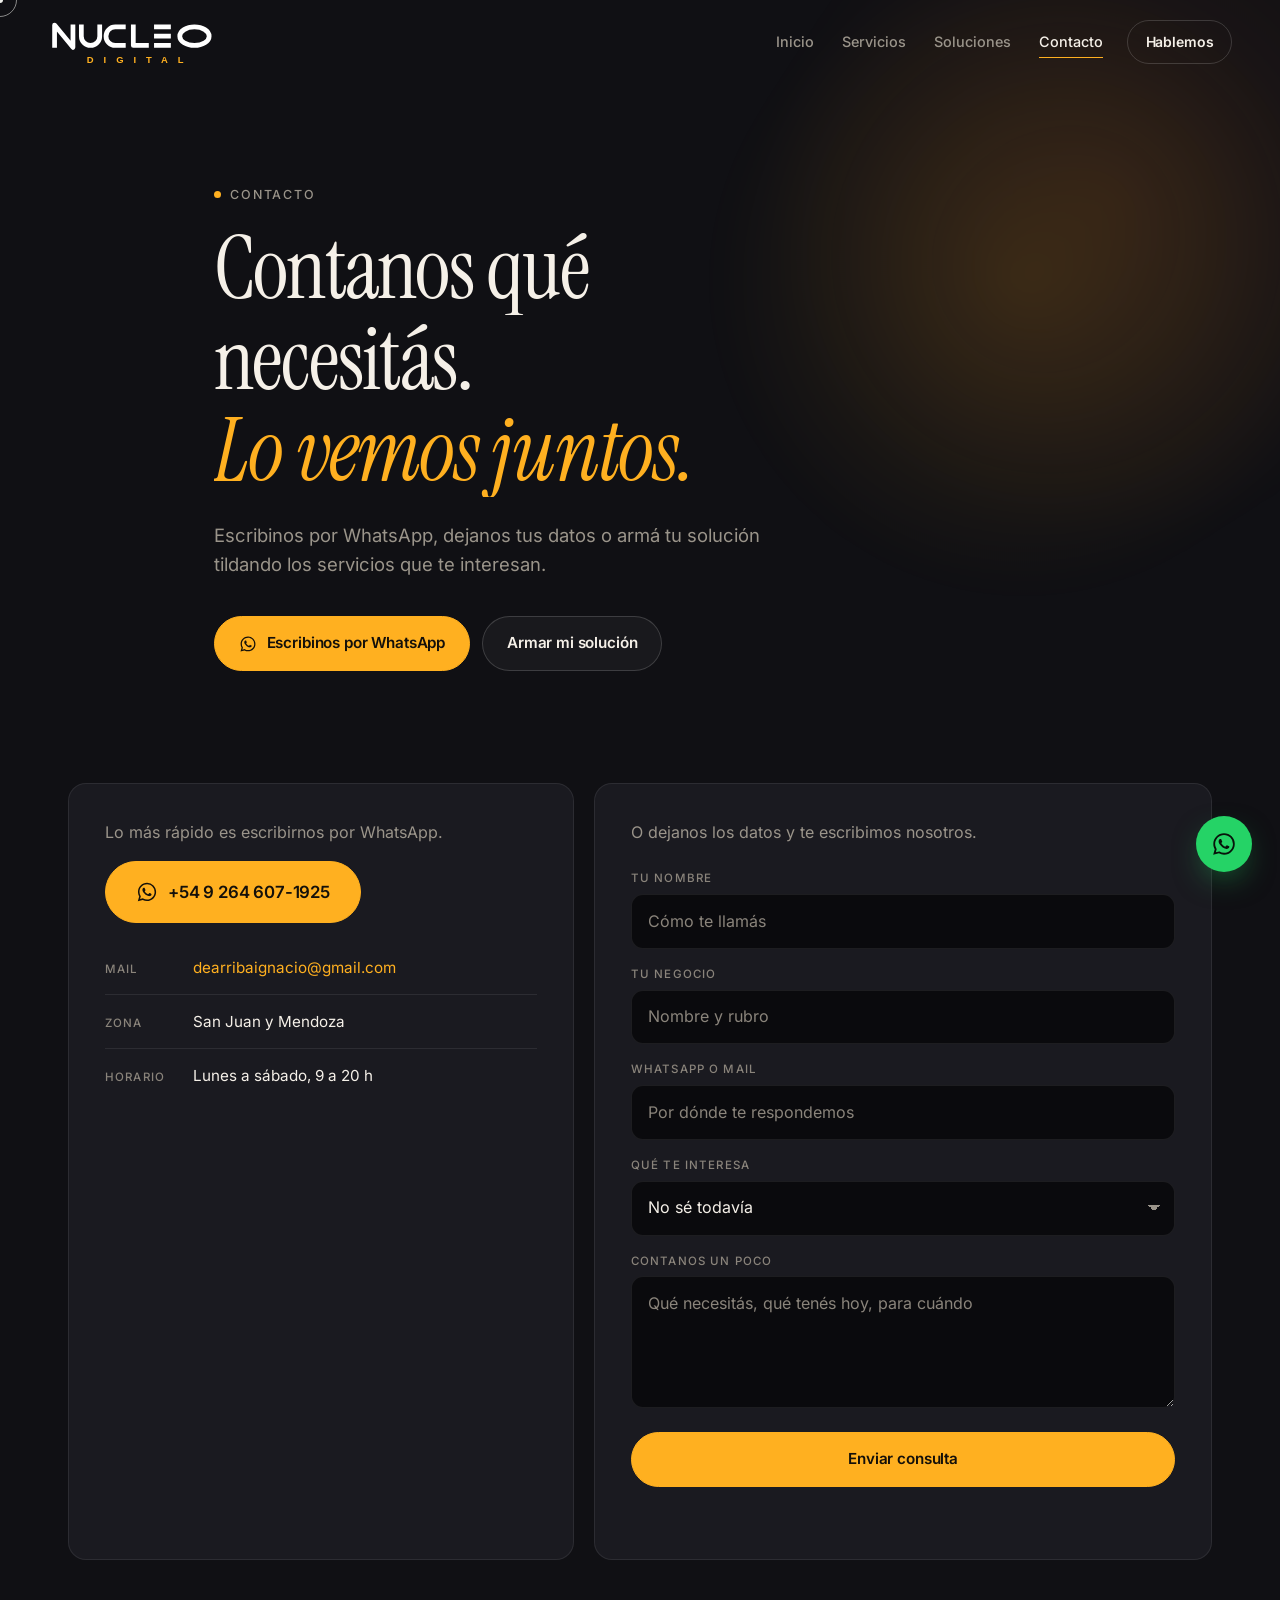
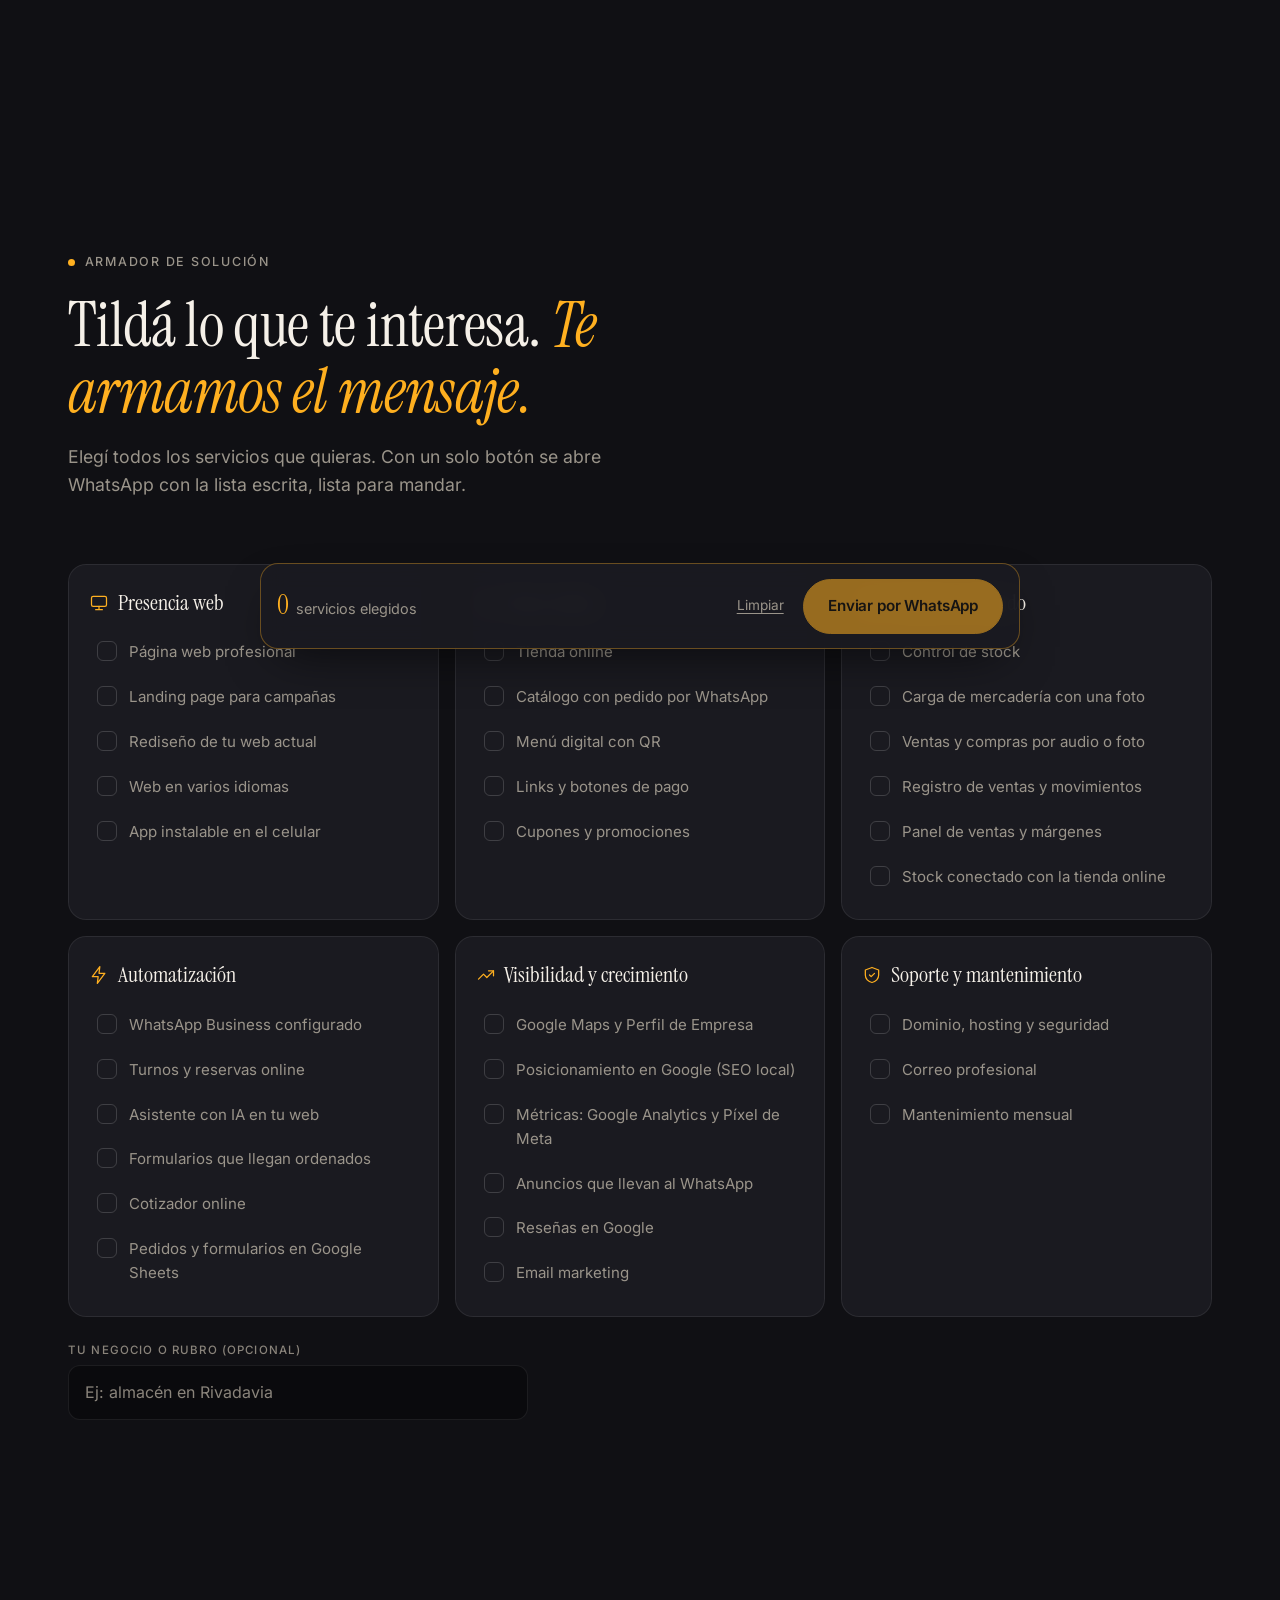
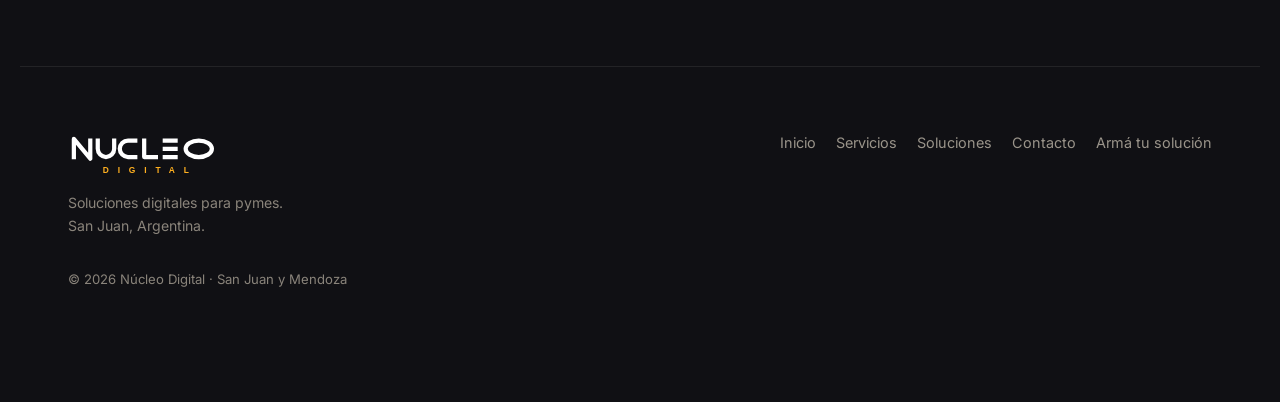
==== commit e8c81d8c: "Sumar el logo de Núcleo Digital y las imágenes del sitio - logo.svg: el logo (NUCLEO en blanco con l" ====
--- a/contacto.html
+++ b/contacto.html
@@ -43,7 +43,7 @@
   "name": "Núcleo Digital",
   "description": "Páginas web, tiendas online, control de stock y automatizaciones para pymes de San Juan y Mendoza.",
   "url": "https://nucleodigital.ar/",
-  "logo": "https://nucleodigital.ar/assets/img/logo.webp",
+  "logo": "https://nucleodigital.ar/assets/img/logo.svg",
   "image": "https://nucleodigital.ar/assets/img/og.jpg",
   "telephone": "+54 9 264 607-1925",
   "email": "dearribaignacio@gmail.com",
@@ -106,7 +106,7 @@
 <!-- ======================= ENCABEZADO ======================= -->
 <header class="cabecera" id="cabecera">
   <a class="cabecera__logo" href="index.html" aria-label="Núcleo Digital — ir al inicio">
-    <img src="assets/img/logo.webp" alt="Núcleo Digital" width="200" height="60" fetchpriority="high">
+    <img src="assets/img/logo.svg" alt="Núcleo Digital" width="200" height="60" fetchpriority="high">
   </a>
 
   <nav class="cabecera__nav" aria-label="Principal">
@@ -242,7 +242,7 @@
 <!-- ======================= PIE ======================= -->
 <footer class="pie">
   <div class="pie__marca">
-    <img src="assets/img/logo.webp" alt="Núcleo Digital" width="180" height="54" loading="lazy">
+    <img src="assets/img/logo.svg" alt="Núcleo Digital" width="180" height="54" loading="lazy">
     <p>Soluciones digitales para pymes.<br>San Juan, Argentina.</p>
   </div>
   <nav class="pie__nav" aria-label="Pie de página">
--- a/styles.css
+++ b/styles.css
@@ -932,6 +932,31 @@
 .mockup__puntos { display: flex; gap: 5px; }
 .mockup__puntos i { width: 8px; height: 8px; border-radius: 50%; background: var(--borde-fuerte); }
 .mockup__titulo { color: var(--suave); font-size: 0.78rem; font-weight: 600; }
+
+/* Logo de Rindo (mismo criterio que su componente Logo.tsx): la palabra va
+   en un solo color y el único elemento con color es el cuadrado con la R. */
+.rindo-logo { display: inline-flex; align-items: center; gap: 0.45rem; }
+.rindo-logo__marca {
+  display: grid;
+  place-items: center;
+  width: 22px;
+  height: 22px;
+  border-radius: 7px;
+  background: var(--ambar);
+  box-shadow: inset 0 1px 0 rgb(255 255 255 / 8%);
+  color: #14100a;
+  font-size: 0.78rem;
+  font-weight: 700;
+  line-height: 1;
+  letter-spacing: -0.02em;
+}
+.rindo-logo__nombre {
+  color: var(--texto);
+  font-size: 0.95rem;
+  font-weight: 600;
+  line-height: 1;
+  letter-spacing: -0.03em;
+}
 .mockup__estado {
   margin-left: auto;
   padding: 0.2rem 0.6rem;
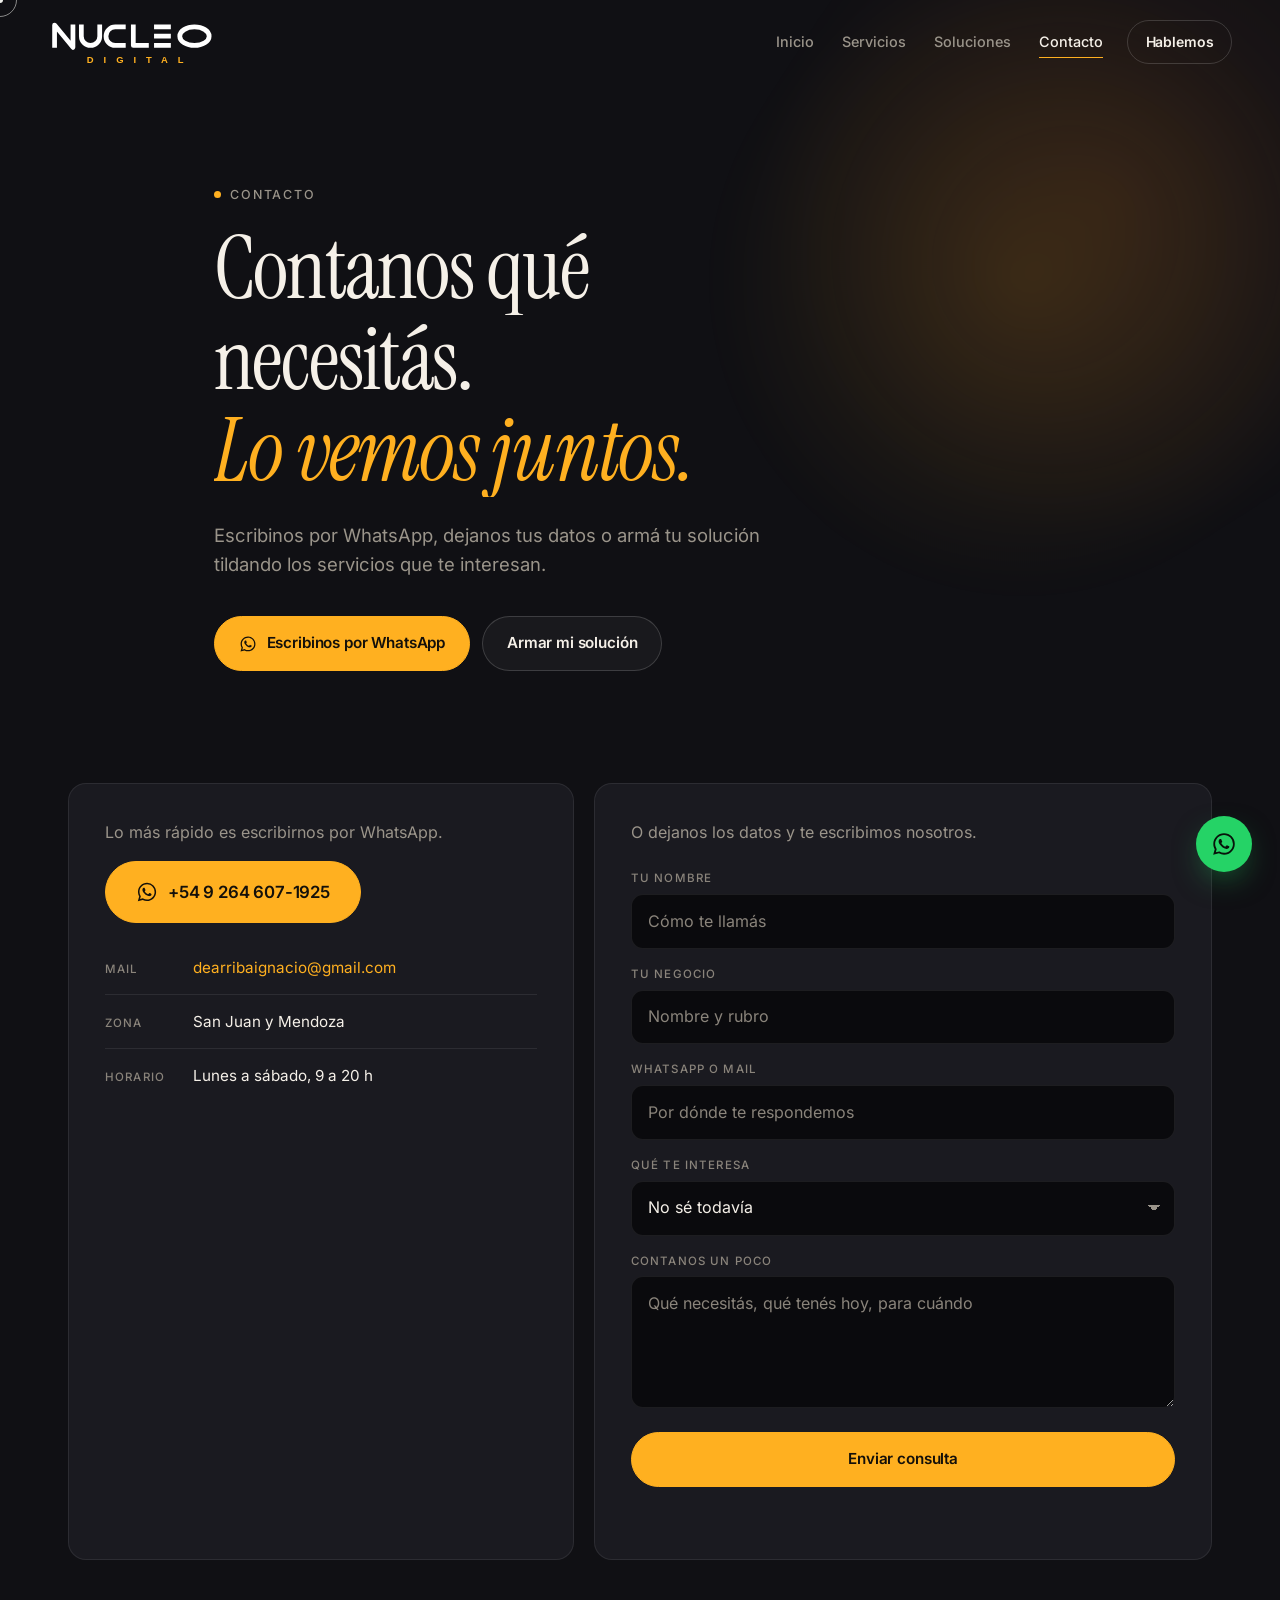
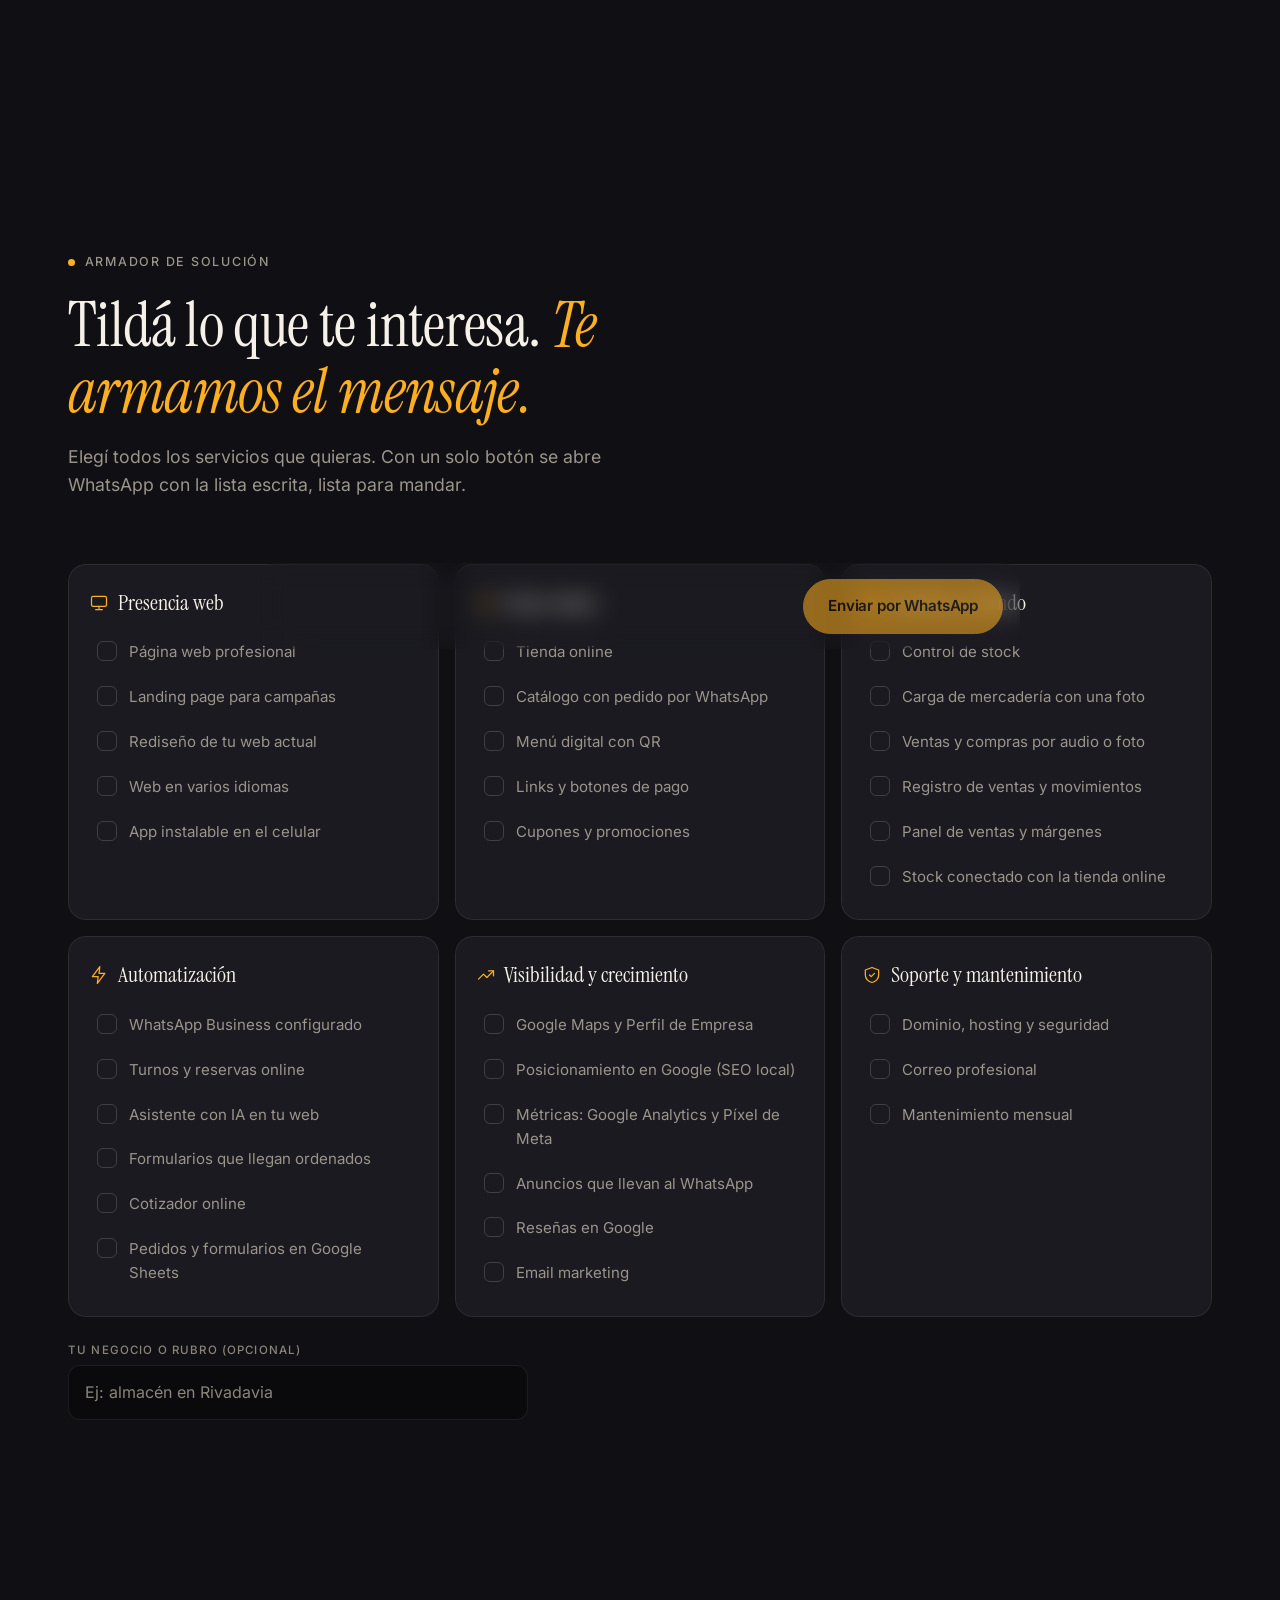
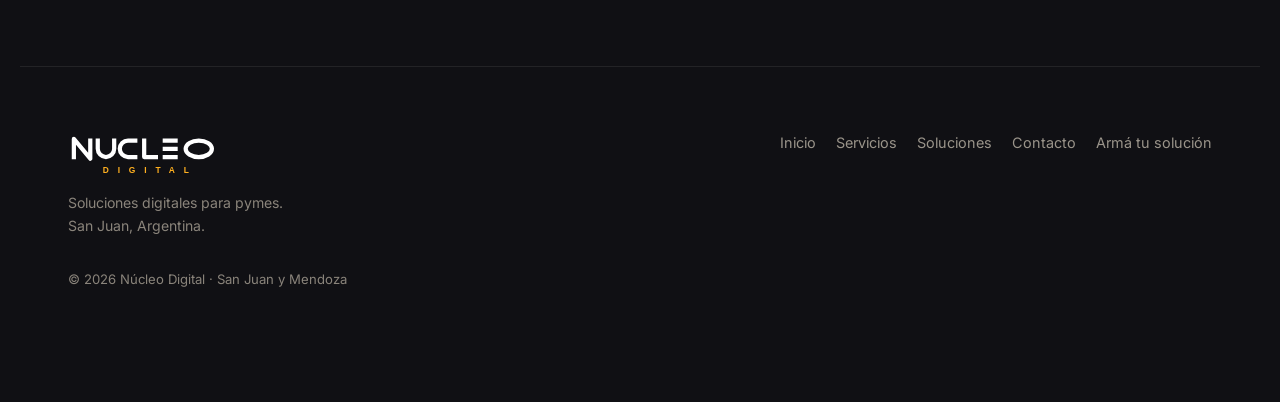
==== commit 69a38785: "Sacar los precios de la web - Planes Básica, PyME y Personalizada sin precio: se consultan por Whats" ====
--- a/contacto.html
+++ b/contacto.html
@@ -199,9 +199,9 @@
         <label for="f-plan">Qué te interesa</label>
         <select id="f-plan" name="plan">
           <option value="No sé todavía">No sé todavía</option>
-          <option value="Básica $100.000">Básica · $100.000</option>
-          <option value="PyME $150.000">PyME · $150.000</option>
-          <option value="Personalizada $200.000">Personalizada · $200.000</option>
+          <option value="Plan Básica">Plan Básica</option>
+          <option value="Plan PyME">Plan PyME</option>
+          <option value="Plan Personalizada">Plan Personalizada</option>
           <option value="Otro servicio">Otro servicio (lo cuento abajo)</option>
         </select>
       </div>
--- a/styles.css
+++ b/styles.css
@@ -419,6 +419,13 @@
 /* --- planes --- */
 .plan { display: flex; flex-direction: column; }
 .plan__nombre { font-size: clamp(1.9rem, 7vw, 2.4rem); }
+/* Sin precio a la vista, la cabecera del plan lleva la línea que antes
+   separaba el precio de la lista. */
+.plan__cabecera {
+  margin-bottom: 1.5rem;
+  padding-bottom: 1.5rem;
+  border-bottom: 1px solid var(--borde);
+}
 .plan__para {
   margin: 0.4rem 0 0;
   color: var(--suave);
